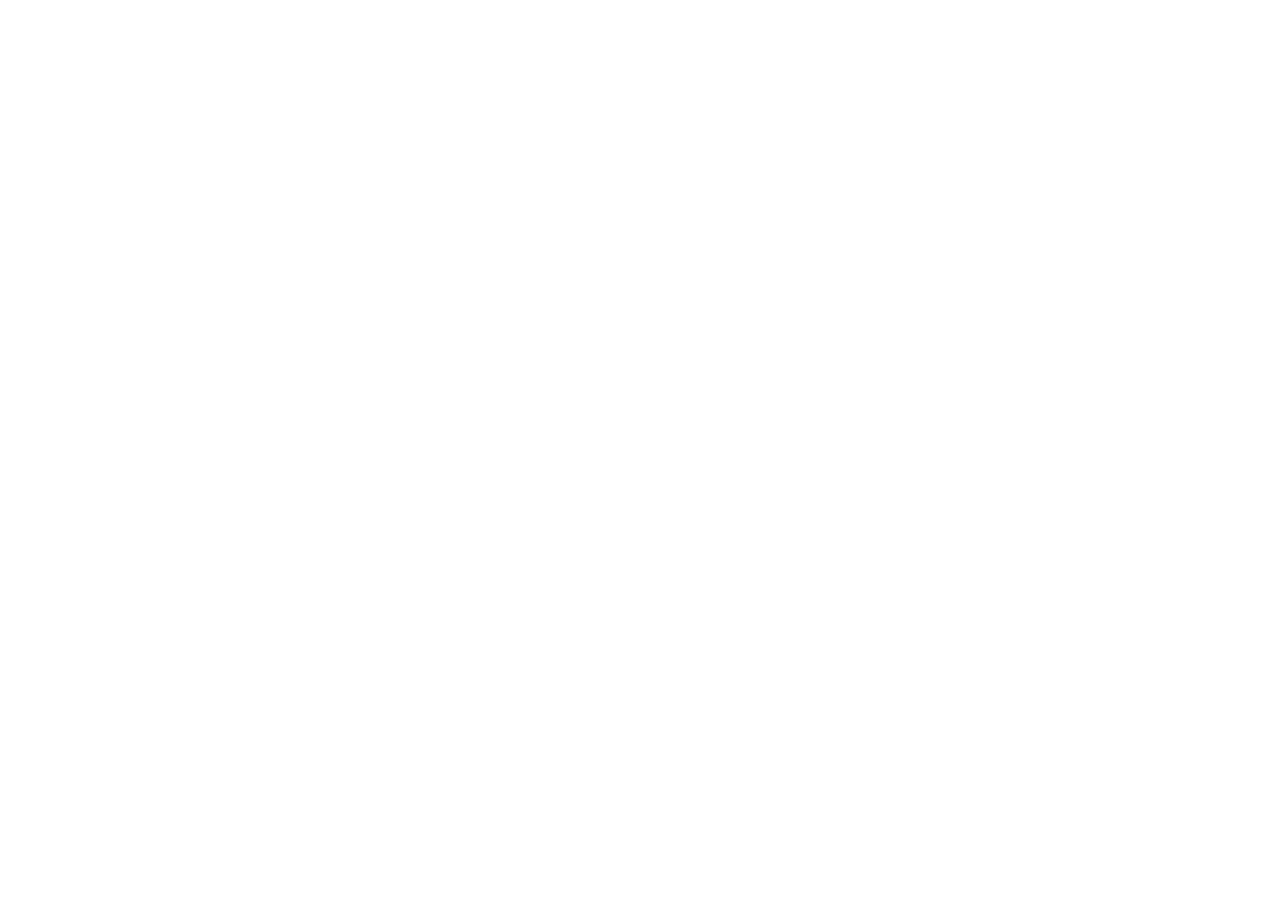
==== index.html @ 06bdee60 "feat: new project" ====
<!DOCTYPE html>
<html lang="ru">

<head>
    <meta charset="UTF-8">
    <meta http-equiv="X-UA-Compatible" content="IE=edge">
    <meta name="description" content="Landing Page">
    <meta name="viewport" content="width=device-width, initial-scale=1.0, minimum-scale=1.0, maximum-scale=1.0, user-scalable=no">

    <title>Landing Page</title>

    <link rel="icon" href="./img/favicon.svg">
    <link rel="stylesheet" href="./fonts/stylesheet.css">
    <link rel="stylesheet" href="./style/reset.css">
    <link rel="stylesheet" href="./style/style.css">
</head>

<body class="main__body">

    

</body>

<script src="./script/script.js"></script>

</html>
---- fonts/stylesheet.css ----
/* This stylesheet generated by Transfonter (https://transfonter.org) on July 4, 2017 2:35 AM */

@font-face {
	font-family: 'DIN Pro';
	src: url('DINPro-Medium.eot');
	src: local('DIN Pro Medium'), local('DINPro-Medium'),
		url('DINPro-Medium.eot?#iefix') format('embedded-opentype'),
		url('DINPro-Medium.woff') format('woff'),
		url('DINPro-Medium.ttf') format('truetype');
	font-weight: 500;
	font-style: normal;
}

@font-face {
	font-family: 'DIN Pro';
	src: url('DINPro-BlackItalic.eot');
	src: local('DIN Pro Black Italic'), local('DINPro-BlackItalic'),
		url('DINPro-BlackItalic.eot?#iefix') format('embedded-opentype'),
		url('DINPro-BlackItalic.woff') format('woff'),
		url('DINPro-BlackItalic.ttf') format('truetype');
	font-weight: 900;
	font-style: italic;
}

@font-face {
	font-family: 'DIN Pro Cond';
	src: url('DINPro-CondensedBlackItalic.eot');
	src: local('DIN Pro Condensed Black Italic'), local('DINPro-CondensedBlackItalic'),
		url('DINPro-CondensedBlackItalic.eot?#iefix') format('embedded-opentype'),
		url('DINPro-CondensedBlackItalic.woff') format('woff'),
		url('DINPro-CondensedBlackItalic.ttf') format('truetype');
	font-weight: 900;
	font-style: italic;
}

@font-face {
	font-family: 'DIN Pro Cond';
	src: url('DINPro-CondensedMedium.eot');
	src: local('DIN Pro Condensed Medium'), local('DINPro-CondensedMedium'),
		url('DINPro-CondensedMedium.eot?#iefix') format('embedded-opentype'),
		url('DINPro-CondensedMedium.woff') format('woff'),
		url('DINPro-CondensedMedium.ttf') format('truetype');
	font-weight: 500;
	font-style: normal;
}

@font-face {
	font-family: 'DIN Pro';
	src: url('DINPro-MediumItalic.eot');
	src: local('DIN Pro Medium Italic'), local('DINPro-MediumItalic'),
		url('DINPro-MediumItalic.eot?#iefix') format('embedded-opentype'),
		url('DINPro-MediumItalic.woff') format('woff'),
		url('DINPro-MediumItalic.ttf') format('truetype');
	font-weight: 500;
	font-style: italic;
}

@font-face {
	font-family: 'DIN Pro';
	src: url('DINPro-Bold.eot');
	src: local('DIN Pro Bold'), local('DINPro-Bold'),
		url('DINPro-Bold.eot?#iefix') format('embedded-opentype'),
		url('DINPro-Bold.woff') format('woff'),
		url('DINPro-Bold.ttf') format('truetype');
	font-weight: bold;
	font-style: normal;
}

@font-face {
	font-family: 'DIN Pro';
	src: url('DINPro-Light.eot');
	src: local('DIN Pro Light'), local('DINPro-Light'),
		url('DINPro-Light.eot?#iefix') format('embedded-opentype'),
		url('DINPro-Light.woff') format('woff'),
		url('DINPro-Light.ttf') format('truetype');
	font-weight: 300;
	font-style: normal;
}

@font-face {
	font-family: 'DIN Pro Cond';
	src: url('DINPro-CondensedMediumItalic.eot');
	src: local('DIN Pro Condensed Medium Italic'), local('DINPro-CondensedMediumItalic'),
		url('DINPro-CondensedMediumItalic.eot?#iefix') format('embedded-opentype'),
		url('DINPro-CondensedMediumItalic.woff') format('woff'),
		url('DINPro-CondensedMediumItalic.ttf') format('truetype');
	font-weight: 500;
	font-style: italic;
}

@font-face {
	font-family: 'DIN Pro';
	src: url('DINPro-Italic.eot');
	src: local('DIN Pro Italic'), local('DINPro-Italic'),
		url('DINPro-Italic.eot?#iefix') format('embedded-opentype'),
		url('DINPro-Italic.woff') format('woff'),
		url('DINPro-Italic.ttf') format('truetype');
	font-weight: normal;
	font-style: italic;
}

@font-face {
	font-family: 'DIN Pro';
	src: url('DINPro.eot');
	src: local('DIN Pro'), local('DINPro'),
		url('DINPro.eot?#iefix') format('embedded-opentype'),
		url('DINPro.woff') format('woff'),
		url('DINPro.ttf') format('truetype');
	font-weight: normal;
	font-style: normal;
}

@font-face {
	font-family: 'DIN Pro Cond';
	src: url('DINPro-CondensedBlack.eot');
	src: local('DIN Pro Condensed Black'), local('DINPro-CondensedBlack'),
		url('DINPro-CondensedBlack.eot?#iefix') format('embedded-opentype'),
		url('DINPro-CondensedBlack.woff') format('woff'),
		url('DINPro-CondensedBlack.ttf') format('truetype');
	font-weight: 900;
	font-style: normal;
}

@font-face {
	font-family: 'DIN Pro Cond';
	src: url('DINPro-CondensedBold.eot');
	src: local('DIN Pro Condensed Bold'), local('DINPro-CondensedBold'),
		url('DINPro-CondensedBold.eot?#iefix') format('embedded-opentype'),
		url('DINPro-CondensedBold.woff') format('woff'),
		url('DINPro-CondensedBold.ttf') format('truetype');
	font-weight: bold;
	font-style: normal;
}

@font-face {
	font-family: 'DIN Pro';
	src: url('DINPro-Black.eot');
	src: local('DIN Pro Black'), local('DINPro-Black'),
		url('DINPro-Black.eot?#iefix') format('embedded-opentype'),
		url('DINPro-Black.woff') format('woff'),
		url('DINPro-Black.ttf') format('truetype');
	font-weight: 900;
	font-style: normal;
}

@font-face {
	font-family: 'DIN Pro';
	src: url('DINPro-LightItalic.eot');
	src: local('DIN Pro Light Italic'), local('DINPro-LightItalic'),
		url('DINPro-LightItalic.eot?#iefix') format('embedded-opentype'),
		url('DINPro-LightItalic.woff') format('woff'),
		url('DINPro-LightItalic.ttf') format('truetype');
	font-weight: 300;
	font-style: italic;
}

@font-face {
	font-family: 'DIN Pro Cond';
	src: url('DINPro-CondensedBoldItalic.eot');
	src: local('DIN Pro Condensed Bold Italic'), local('DINPro-CondensedBoldItalic'),
		url('DINPro-CondensedBoldItalic.eot?#iefix') format('embedded-opentype'),
		url('DINPro-CondensedBoldItalic.woff') format('woff'),
		url('DINPro-CondensedBoldItalic.ttf') format('truetype');
	font-weight: bold;
	font-style: italic;
}

@font-face {
	font-family: 'DIN Pro Cond';
	src: url('DINPro-CondensedRegular.eot');
	src: local('DIN Pro Condensed Regular'), local('DINPro-CondensedRegular'),
		url('DINPro-CondensedRegular.eot?#iefix') format('embedded-opentype'),
		url('DINPro-CondensedRegular.woff') format('woff'),
		url('DINPro-CondensedRegular.ttf') format('truetype');
	font-weight: normal;
	font-style: normal;
}

@font-face {
	font-family: 'DIN Pro Cond';
	src: url('DINPro-CondensedItalic.eot');
	src: local('DIN Pro Condensed Italic'), local('DINPro-CondensedItalic'),
		url('DINPro-CondensedItalic.eot?#iefix') format('embedded-opentype'),
		url('DINPro-CondensedItalic.woff') format('woff'),
		url('DINPro-CondensedItalic.ttf') format('truetype');
	font-weight: normal;
	font-style: italic;
}

@font-face {
	font-family: 'DIN Pro Cond';
	src: url('DINPro-CondensedLightItalic.eot');
	src: local('DIN Pro Condensed Light Italic'), local('DINPro-CondensedLightItalic'),
		url('DINPro-CondensedLightItalic.eot?#iefix') format('embedded-opentype'),
		url('DINPro-CondensedLightItalic.woff') format('woff'),
		url('DINPro-CondensedLightItalic.ttf') format('truetype');
	font-weight: 300;
	font-style: italic;
}

@font-face {
	font-family: 'DIN Pro Cond';
	src: url('DINPro-CondensedLight.eot');
	src: local('DIN Pro Condensed Light'), local('DINPro-CondensedLight'),
		url('DINPro-CondensedLight.eot?#iefix') format('embedded-opentype'),
		url('DINPro-CondensedLight.woff') format('woff'),
		url('DINPro-CondensedLight.ttf') format('truetype');
	font-weight: 300;
	font-style: normal;
}

@font-face {
	font-family: 'DIN Pro';
	src: url('DINPro-BoldItalic.eot');
	src: local('DIN Pro Bold Italic'), local('DINPro-BoldItalic'),
		url('DINPro-BoldItalic.eot?#iefix') format('embedded-opentype'),
		url('DINPro-BoldItalic.woff') format('woff'),
		url('DINPro-BoldItalic.ttf') format('truetype');
	font-weight: bold;
	font-style: italic;
}
---- style/style.css ----
.container {
  max-width: 1400px;
  width: 100%;
  padding: 0 15px;
  margin: 0 auto;
}/*# sourceMappingURL=style.css.map */
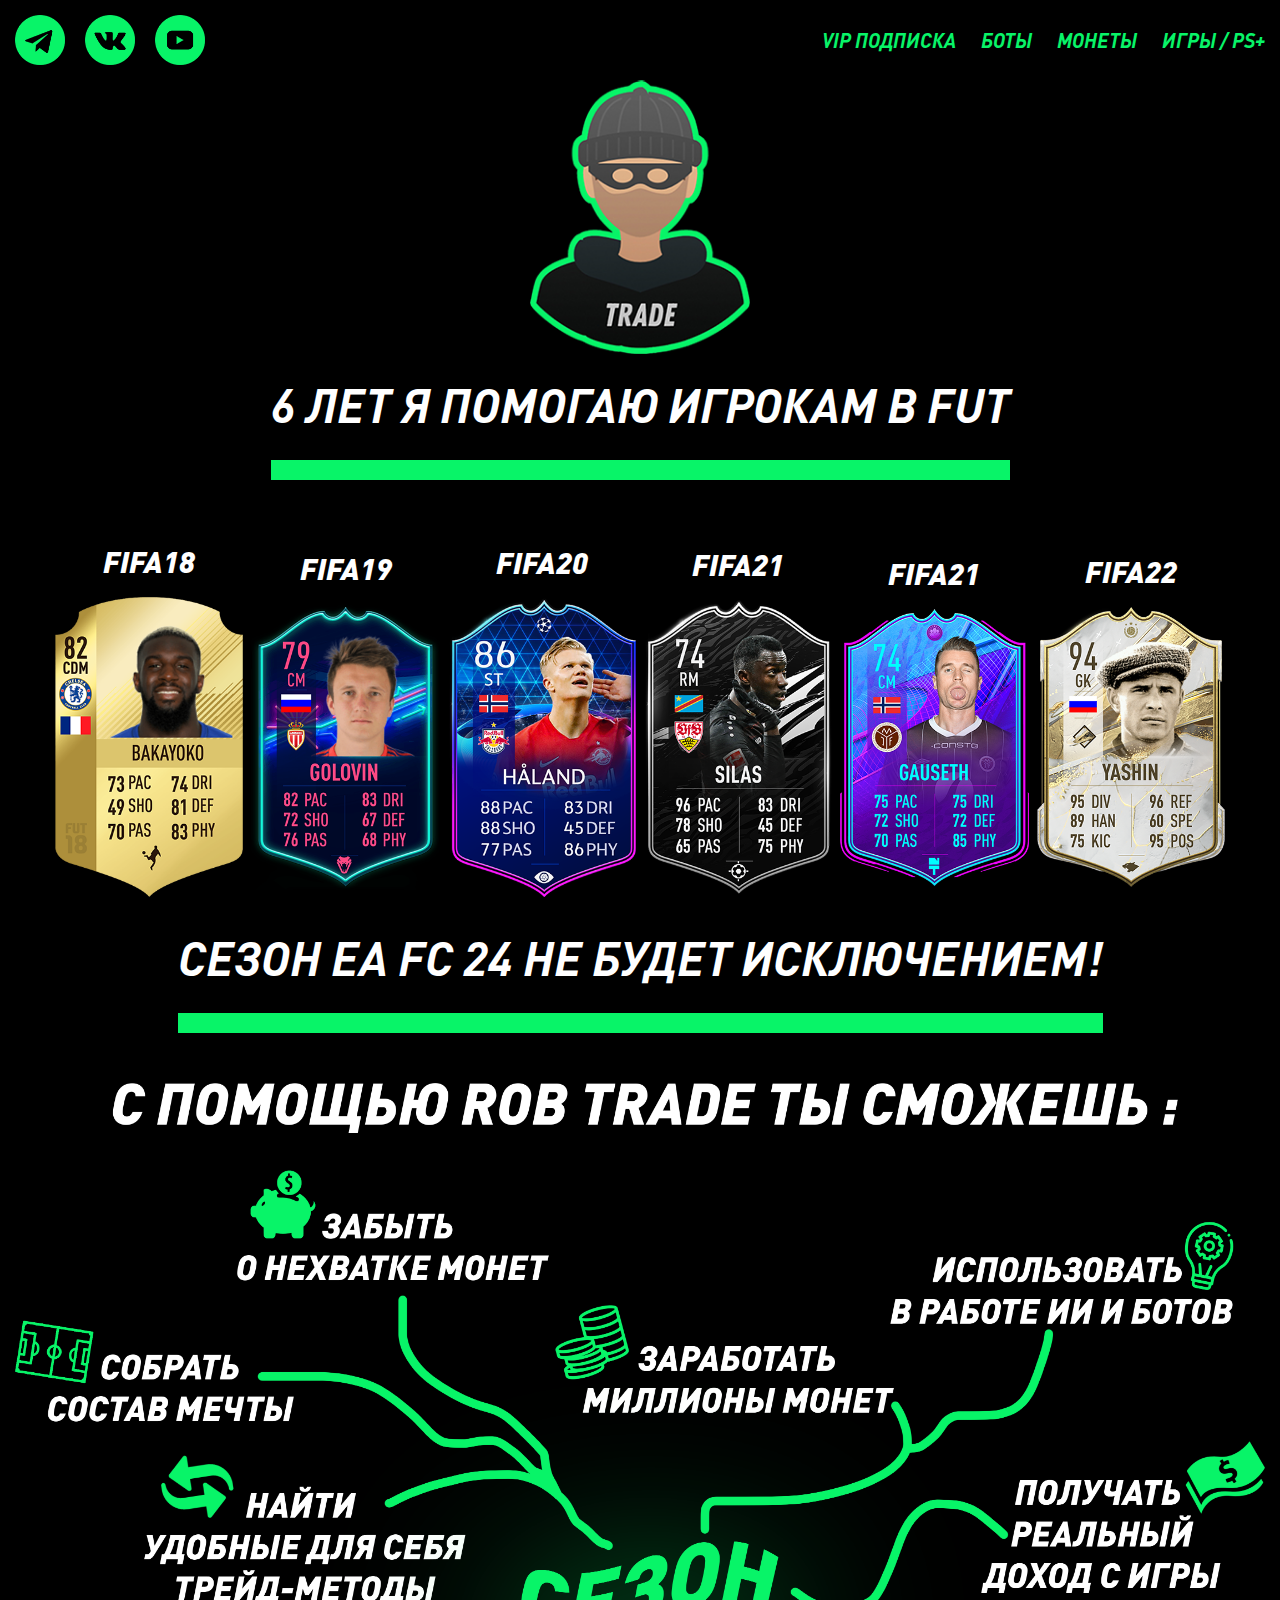
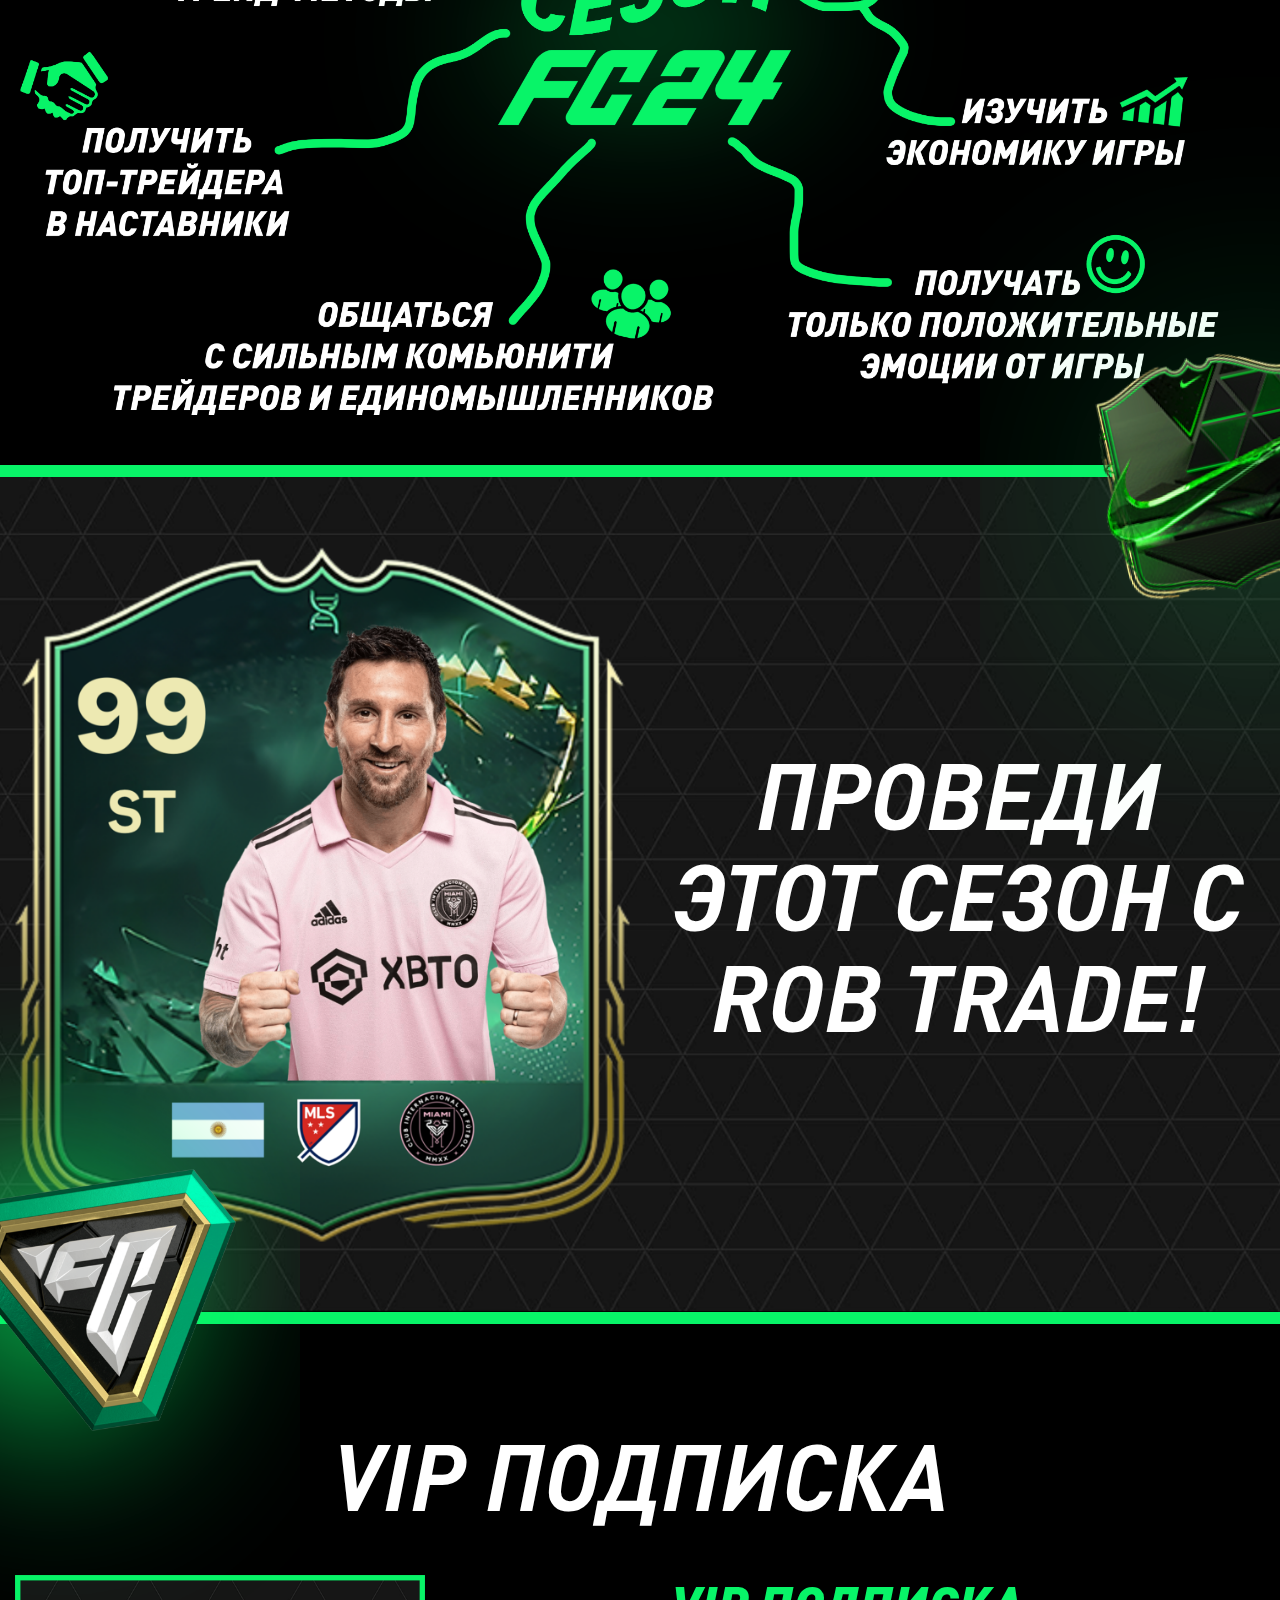
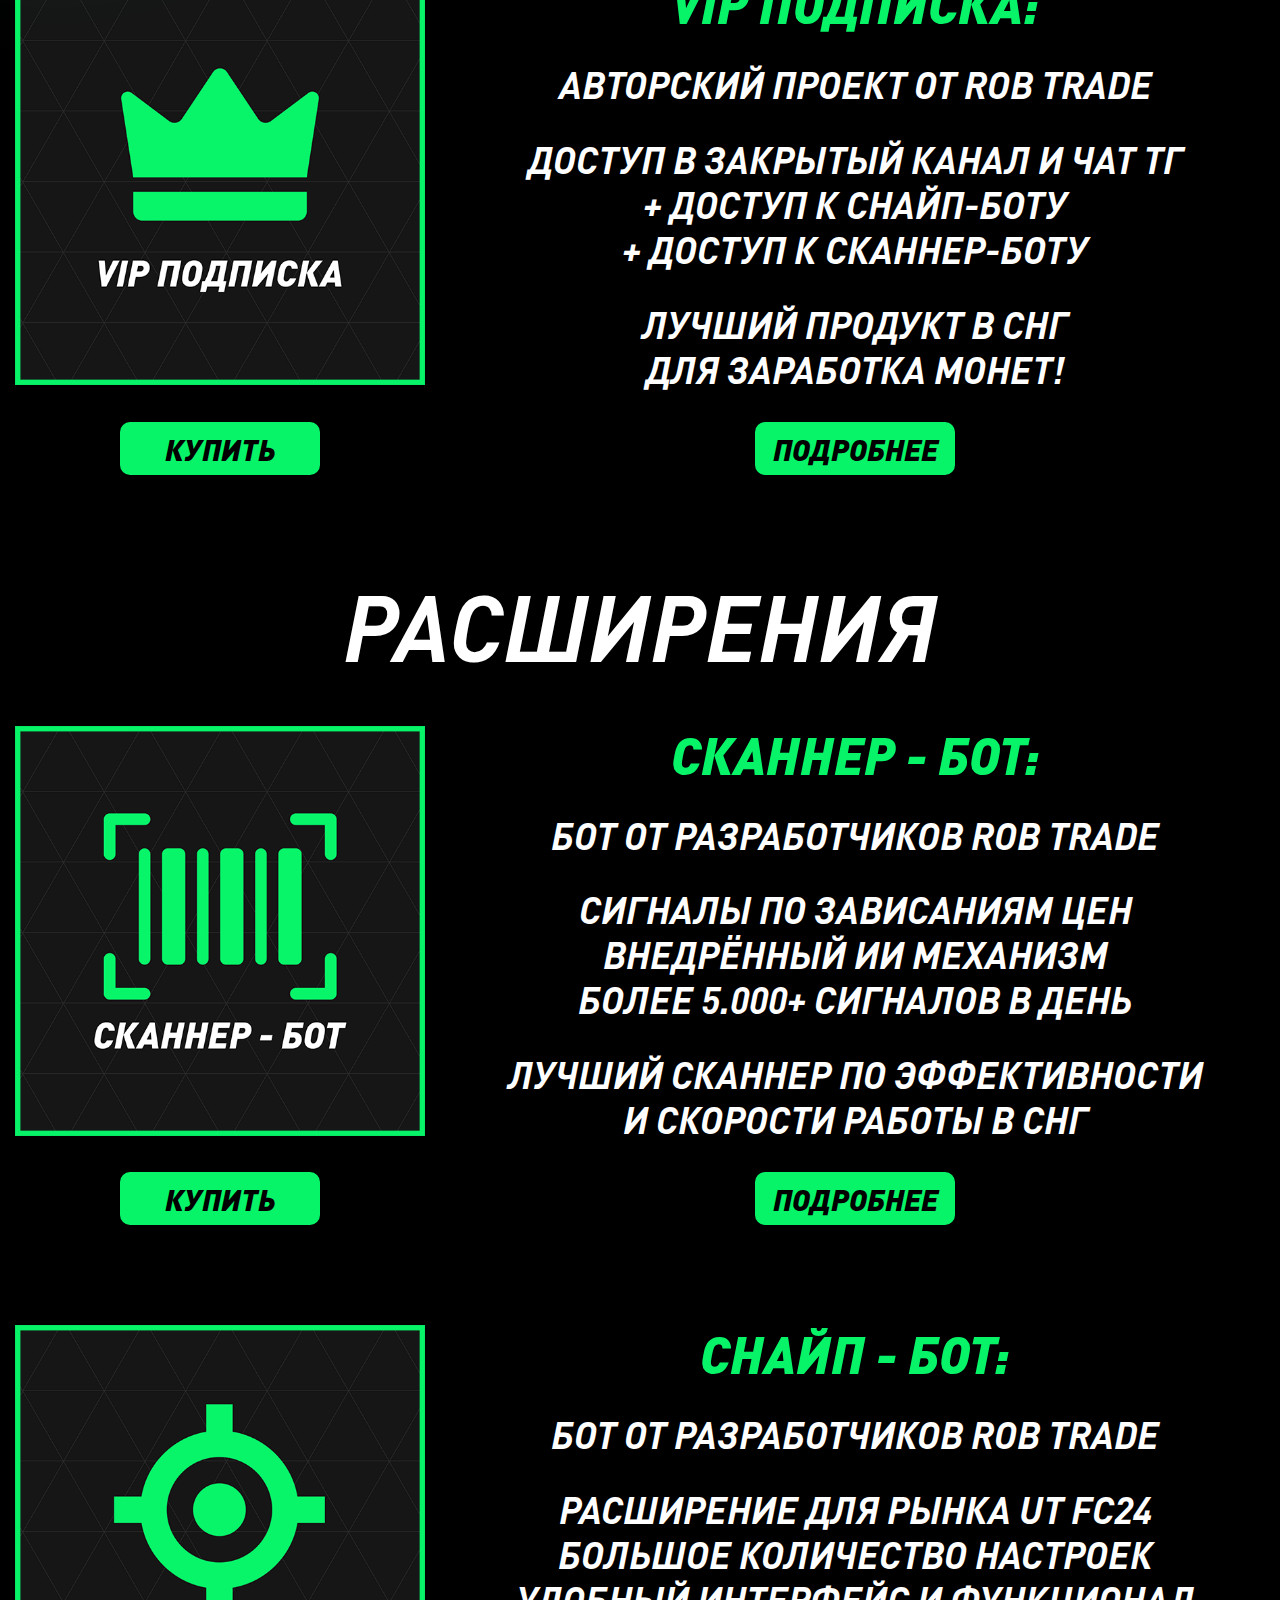
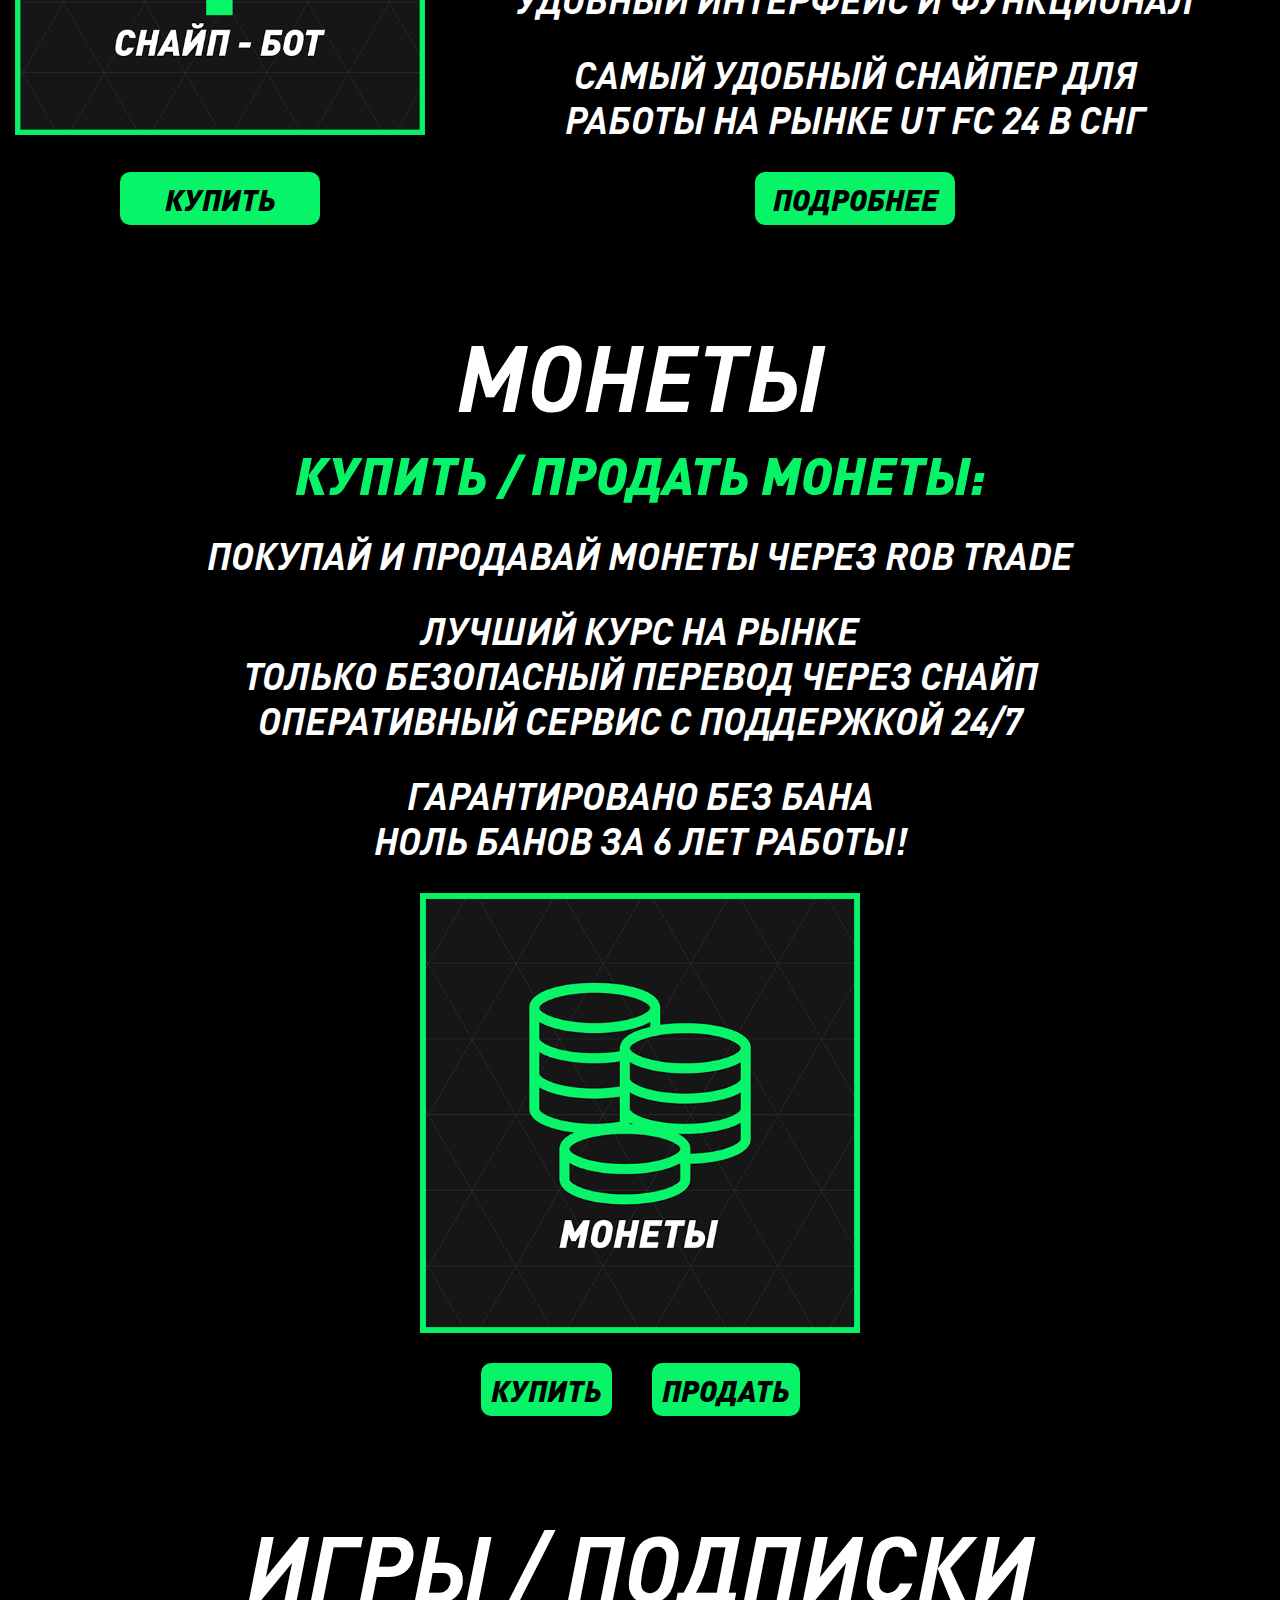
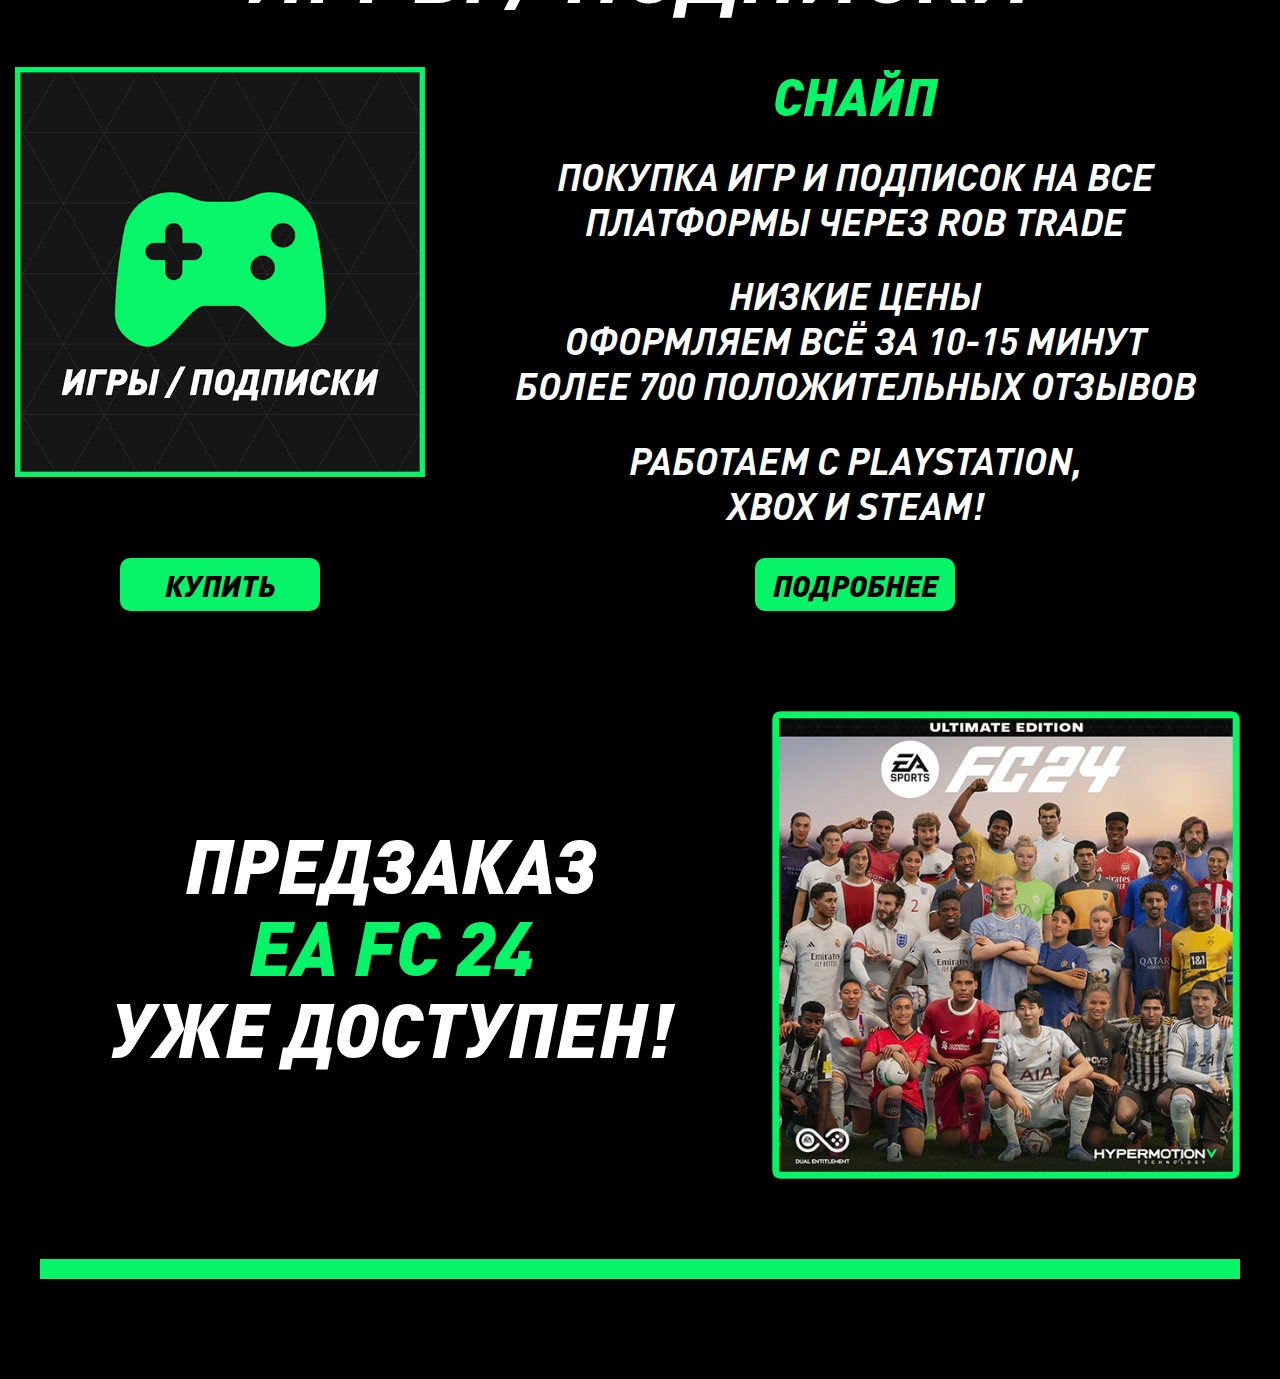
==== commit 76e6fa1d: "feat: finish project" ====
--- a/index.html
+++ b/index.html
@@ -17,7 +17,257 @@
 
 <body class="main__body">
 
-    
+<!-- Navbar -->
+<nav>
+    <div class="container">
+        <div class="navbar">
+            <!-- <div class="logo">
+                <a href="#"></a>
+            </div> -->
+            <div class="navbar__soc">
+                <a href="#">
+                    <img src="./img/telegram.png" alt="icon">
+                </a>
+                <a href="#">
+                    <img src="./img/vk.png" alt="icon">
+                </a>
+                <a href="#">
+                    <img src="./img/youtube.png" alt="icon">
+                </a>
+            </div>
+
+            <ul class="menu">
+                <li class="menu__item"><a href="#" class="menu__item-link" data-scroll>VIP ПОДПИСКА </a></li>
+                <li class="menu__item"><a href="#" class="menu__item-link" data-scroll>БОТЫ</a></li>
+                <li class="menu__item"><a href="#" class="menu__item-link" data-scroll>МОНЕТЫ</a></li>
+                <li class="menu__item"><a href="#" class="menu__item-link" data-scroll>ИГРЫ / PS+</a></li>
+            </ul>
+            <div class="burger">
+                <span></span>
+            </div>
+        </div>
+    </div>
+</nav>
+
+<section class="hero">
+    <div class="container">
+        <div class="hero__wrapper">
+            <img class="hero__img" src="./img/rob.png" alt="hero-img">
+
+            <h1 class="hero__title section-title">6 ЛЕТ Я ПОМОГАЮ ИГРОКАМ В FUT</h1>
+
+            <div class="hero__inner">
+                <div class="hero__item">
+                    <p class="hero__item-name">FIFA18</p>
+                    <img class="hero__item-img" src="./img/hero-1.png" alt="hero">
+                </div>
+
+                <div class="hero__item">
+                    <p class="hero__item-name">FIFA19</p>
+                    <img class="hero__item-img" src="./img/hero-2.png" alt="hero">
+                </div>
+
+                <div class="hero__item">
+                    <p class="hero__item-name">FIFA20</p>
+                    <img class="hero__item-img" src="./img/hero-3.png" alt="hero">
+                </div>
+
+                <div class="hero__item">
+                    <p class="hero__item-name">FIFA21</p>
+                    <img class="hero__item-img" src="./img/hero-4.png" alt="hero">
+                </div>
+
+                <div class="hero__item">
+                    <p class="hero__item-name">FIFA21</p>
+                    <img class="hero__item-img" src="./img/hero-5.png" alt="hero">
+                </div>
+
+                <div class="hero__item">
+                    <p class="hero__item-name">FIFA22</p>
+                    <img class="hero__item-img" src="./img/hero-6.png" alt="hero">
+                </div>
+            </div>
+
+            <p class="section-title">СЕЗОН EA FC 24 НЕ БУДЕТ ИСКЛЮЧЕНИЕМ!</p>
+
+        </div>
+    </div>
+</section>
+
+<section class="banner">
+    <div class="container">
+        <div class="banner__wrapper">
+            <img class="banner__img" src="./img/banner-2.png" alt="img">
+        </div>
+    </div>
+</section>
+
+<section class="poster">
+    <div class="container">
+        <div class="poster__wrapper">
+            <div class="poster__img">
+                <img src="./img/messi.png" alt="img">
+            </div>
+
+            <p class="poster__title">ПРОВЕДИ ЭТОТ СЕЗОН С ROB TRADE!</p>
+        </div>
+    </div>
+</section>
+
+
+<section class="box">
+    <div class="container">
+        <p class="section-title-big">VIP ПОДПИСКА</p>
+
+        <div class="box__wrapper">
+            <div class="box__item">
+                <div class="box__item-img">
+                    <img src="./img/box-1.png" alt="img">
+                </div>
+
+                <a class="box__item-btn btn" href="#">КУПИТЬ</a>
+            </div>
+
+            <div class="box__item">
+                <div class="box__item-inner">
+                    <p class="box__item-title">VIP ПОДПИСКА:</p>
+
+                    <p class="box__item-text">АВТОРСКИЙ ПРОЕКТ ОТ ROB TRADE </p>
+                    <p class="box__item-text">ДОСТУП В ЗАКРЫТЫЙ КАНАЛ И ЧАТ ТГ <br> + ДОСТУП К СНАЙП-БОТУ <br> + ДОСТУП К СКАННЕР-БОТУ</p>
+                    <p class="box__item-text">ЛУЧШИЙ ПРОДУКТ В СНГ <br> ДЛЯ ЗАРАБОТКА МОНЕТ!</p>
+                </div>
+
+                <a class="box__item-btn btn" href="#">ПОДРОБНЕЕ</a>
+            </div>
+        </div>
+    </div>
+</section>
+
+<section class="box">
+    <div class="container">
+        <p class="section-title-big">расширения </p>
+
+        <div class="box__wrapper">
+            <div class="box__item">
+                <div class="box__item-img">
+                    <img src="./img/box-2.png" alt="img">
+                </div>
+
+                <a class="box__item-btn btn" href="#">КУПИТЬ</a>
+            </div>
+
+            <div class="box__item">
+                <div class="box__item-inner">
+                    <p class="box__item-title">СКАННЕР - БОТ:</p>
+
+                    <p class="box__item-text">БОТ ОТ РАЗРАБОТЧИКОВ ROB TRADE</p>
+                    <p class="box__item-text">СИГНАЛЫ ПО ЗАВИСАНИЯМ ЦЕН <br>ВНЕДРЁННЫЙ ИИ МЕХАНИЗМ <br>БОЛЕЕ 5.000+ СИГНАЛОВ В ДЕНЬ</p>
+                    <p class="box__item-text">ЛУЧШИЙ СКАННЕР ПО ЭФФЕКТИВНОСТИ <br> И СКОРОСТИ РАБОТЫ В СНГ</p>
+                </div>
+
+                <a class="box__item-btn btn" href="#">ПОДРОБНЕЕ</a>
+            </div>
+        </div>
+    </div>
+</section>
+
+<section class="box">
+    <div class="container">
+        <!-- <p class="section-title-big">VIP ПОДПИСКА</p> -->
+
+        <div class="box__wrapper">
+            <div class="box__item">
+                <div class="box__item-img">
+                    <img src="./img/box-3.png" alt="img">
+                </div>
+
+                <a class="box__item-btn btn" href="#">КУПИТЬ</a>
+            </div>
+
+            <div class="box__item">
+                <div class="box__item-inner">
+                    <p class="box__item-title">СНАЙП - БОТ:</p>
+
+                    <p class="box__item-text">БОТ ОТ РАЗРАБОТЧИКОВ ROB TRADE</p>
+                    <p class="box__item-text">РАСШИРЕНИЕ ДЛЯ РЫНКА UT FC24 <br>БОЛЬШОЕ КОЛИЧЕСТВО НАСТРОЕК <br>УДОБНЫЙ ИНТЕРФЕЙС И ФУНКЦИОНАЛ</p>
+                    <p class="box__item-text">САМЫЙ УДОБНЫЙ СНАЙПЕР ДЛЯ <br>РАБОТЫ НА РЫНКЕ UT FC 24 В СНГ</p>
+                </div>
+
+                <a class="box__item-btn btn" href="#">ПОДРОБНЕЕ</a>
+            </div>
+        </div>
+    </div>
+</section>
+
+
+<section class="box">
+    <div class="container">
+        <p class="section-title-big">МОНЕТЫ</p>
+
+        <div class="box__item">
+            <div class="box__item-inner">
+                <p class="box__item-title">КУПИТЬ / ПРОДАТЬ МОНЕТЫ:</p>
+
+                <p class="box__item-text">ПОКУПАЙ И ПРОДАВАЙ МОНЕТЫ ЧЕРЕЗ ROB TRADE</p>
+                <p class="box__item-text">ЛУЧШИЙ КУРС НА РЫНКЕ <br>ТОЛЬКО БЕЗОПАСНЫЙ ПЕРЕВОД ЧЕРЕЗ СНАЙП <br>ОПЕРАТИВНЫЙ СЕРВИС С ПОДДЕРЖКОЙ 24/7</p>
+                <p class="box__item-text">ГАРАНТИРОВАНО БЕЗ БАНА <br>НОЛЬ БАНОВ ЗА 6 ЛЕТ РАБОТЫ!</p>
+            </div>
+
+            <div class="box__item-img">
+                <img src="./img/box-4.png" alt="img">
+            </div>
+
+            <div class="box__item-btns">
+                <a class="box__item-btn btn" href="#">КУПИТЬ</a>
+                <a class="box__item-btn btn" href="#">ПРОДАТЬ</a>
+            </div>
+        </div>
+    </div>
+</section>
+
+
+<section class="box">
+    <div class="container">
+        <p class="section-title-big">ИГРЫ / ПОДПИСКИ</p>
+
+        <div class="box__wrapper">
+            <div class="box__item">
+                <div class="box__item-img">
+                    <img src="./img/box-5.png" alt="img">
+                </div>
+
+                <a class="box__item-btn btn" href="#">КУПИТЬ</a>
+            </div>
+
+            <div class="box__item">
+                <div class="box__item-inner">
+                    <p class="box__item-title">СНАЙП</p>
+
+                    <p class="box__item-text">ПОКУПКА ИГР И ПОДПИСОК НА ВСЕ <br>ПЛАТФОРМЫ ЧЕРЕЗ ROB TRADE</p>
+                    <p class="box__item-text">НИЗКИЕ ЦЕНЫ <br>ОФОРМЛЯЕМ ВСЁ ЗА 10-15 МИНУТ <br>БОЛЕЕ 700 ПОЛОЖИТЕЛЬНЫХ ОТЗЫВОВ</p>
+                    <p class="box__item-text">РАБОТАЕМ С PLAYSTATION, <br>XBOX И STEAM!</p>
+                </div>
+
+                <a class="box__item-btn btn" href="#">ПОДРОБНЕЕ</a>
+            </div>
+        </div>
+    </div>
+</section>
+
+
+<footer class="footer">
+    <div class="container">
+        <div class="footer__wrapper">
+            <div class="footer__item">
+                <p class="footer__title">ПРЕДЗАКАЗ <br> <span>ЕА FC 24</span> <br> УЖЕ ДОСТУПЕН!</p>
+            </div>
+
+            <div class="footer__img">
+                <img src="./img/footer-img.png" alt="img">
+            </div>
+        </div>
+    </div>
+</footer>
 
 </body>
 
--- a/style/style.css
+++ b/style/style.css
@@ -1,6 +1,423 @@
+body {
+  font-family: "DIN Pro", sans-serif;
+  font-size: 18px;
+  font-weight: 700;
+  line-height: 1.1;
+  font-style: italic;
+  color: #fff;
+  background: #000;
+}
+
 .container {
   max-width: 1400px;
   width: 100%;
   padding: 0 15px;
   margin: 0 auto;
+}
+
+.section-title {
+  font-weight: 700;
+  font-size: clamp(1.875rem, 1.418rem + 1.95vw, 3.125rem);
+  font-style: italic;
+  position: relative;
+  padding-bottom: 50px;
+  margin-bottom: 30px;
+}
+.section-title::after {
+  content: "";
+  position: absolute;
+  bottom: 0;
+  left: 0;
+  width: 100%;
+  height: 20px;
+  background: #08f468;
+}
+@media (max-width: 480px) {
+  .section-title {
+    text-align: center;
+  }
+}
+
+.section-title-big {
+  font-size: clamp(1.875rem, 0.274rem + 6.83vw, 6.25rem);
+  text-align: center;
+  color: #fff;
+  font-weight: 700;
+  text-transform: uppercase;
+  margin-bottom: 20px;
+}
+
+.btn {
+  display: block;
+  text-align: center;
+  font-style: italic;
+  font-weight: 800;
+  padding: 10px;
+  font-size: 30px;
+  color: #000;
+  background: #08f468;
+  border-radius: 10px;
+  max-width: 200px;
+  width: 100%;
+  transition: all 0.3s;
+}
+.btn:hover {
+  opacity: 0.8;
+}
+
+nav {
+  overflow: hidden;
+}
+
+.navbar {
+  display: flex;
+  width: 100%;
+  align-items: center;
+  justify-content: space-between;
+  padding-top: 15px;
+  padding-bottom: 15px;
+}
+.navbar__soc {
+  display: flex;
+  align-items: center;
+  gap: 20px;
+}
+.navbar__soc img {
+  width: 50px;
+  height: 50px;
+}
+@media (max-width: 480px) {
+  .navbar__soc img {
+    width: 32px;
+    height: 32px;
+  }
+}
+
+.logo a {
+  color: white;
+}
+
+.menu {
+  display: flex;
+}
+.menu__item {
+  margin-left: 25px;
+}
+.menu__item-link {
+  color: #08f468;
+  font-style: italic;
+  font-size: 20px;
+  font-weight: 700;
+}
+
+.burger {
+  display: none;
+  cursor: pointer;
+}
+
+@media screen and (max-width: 768px) {
+  .menu {
+    position: fixed;
+    background: #131418;
+    left: 0;
+    top: 0;
+    height: 100vh;
+    width: 100vw;
+    display: none;
+  }
+  .menu.active {
+    display: flex;
+    left: 0;
+    top: 0;
+    height: 100vh;
+    width: 100vw;
+    flex-direction: column;
+    pointer-events: all;
+    justify-content: center;
+    align-items: center;
+    z-index: 22;
+    animation: fade 0.1s linear;
+  }
+  .burger {
+    display: block;
+    position: relative;
+    height: 20px;
+    width: 30px;
+    z-index: 102;
+    cursor: pointer;
+  }
+  .burger.active-burger:before {
+    background: #fff;
+    transform: rotate(45deg);
+    transition: cubic-bezier(0.785, 0.135, 0.15, 0.86) 0.3s all;
+    top: 8px;
+  }
+  .burger.active-burger:after {
+    background: #fff;
+    transform: rotate(-45deg);
+    bottom: 10px;
+    transition: cubic-bezier(0.785, 0.135, 0.15, 0.86) 0.3s all;
+  }
+  .burger.active-burger span {
+    transform: scale(0);
+  }
+  .burger:before, .burger:after {
+    content: "";
+    position: absolute;
+    height: 2px;
+    width: 100%;
+    background: #fff;
+    transition: cubic-bezier(0.785, 0.135, 0.15, 0.86) 0.3s all;
+  }
+  .burger:before {
+    top: 0;
+  }
+  .burger::after {
+    bottom: 0;
+  }
+  .burger span {
+    position: absolute;
+    top: 9px;
+    right: 0;
+    width: 100%;
+    background: #fff;
+    height: 2px;
+    transform: scale(1);
+    transition: cubic-bezier(0.785, 0.135, 0.15, 0.86) 0.3s all;
+  }
+  .menu__item {
+    margin-top: 15px;
+  }
+  .menu__item-link {
+    color: white;
+  }
+}
+.hero__wrapper {
+  display: flex;
+  flex-direction: column;
+  gap: 24px;
+  align-items: center;
+}
+.hero__img {
+  max-width: 220px;
+  width: 100%;
+  margin: 0 auto;
+}
+.hero__title {
+  font-weight: 700;
+  font-size: clamp(1.875rem, 1.418rem + 1.95vw, 3.125rem);
+  font-style: italic;
+  position: relative;
+  padding-bottom: 50px;
+  margin-bottom: 30px;
+}
+.hero__inner {
+  display: flex;
+  align-items: center;
+  justify-content: center;
+  gap: 8px;
+  padding: 10px;
+  position: relative;
+  margin: 0 30px;
+}
+@media (max-width: 992px) {
+  .hero__inner {
+    flex-wrap: wrap;
+  }
+}
+.hero__inner::after {
+  position: absolute;
+  bottom: 0;
+  left: 0;
+  width: 100%;
+  height: 300px;
+  border: 20px solid #08f468;
+}
+.hero__item {
+  display: flex;
+  align-items: center;
+  flex-direction: column;
+  gap: 20px;
+  max-width: 200px;
+  width: 100%;
+}
+.hero__item-name {
+  font-style: italic;
+  font-size: 30px;
+  font-weight: 800;
+  text-align: center;
+}
+.hero__item-img {
+  max-width: 100%;
+  width: 100%;
+}
+
+.banner__wrapper {
+  margin-top: 20px;
+}
+.banner__img {
+  max-width: 100%;
+  width: 100%;
+}
+
+.poster {
+  padding: 70px 0;
+  margin: 50px 0;
+  border-top: 12px solid #08f468;
+  border-bottom: 12px solid #08f468;
+  background-image: url(../img/poster-bg.png);
+  background-size: cover;
+  background-position: center;
+  background-repeat: no-repeat;
+  position: relative;
+}
+.poster::after {
+  content: "";
+  position: absolute;
+  top: -400px;
+  right: 0;
+  width: 300px;
+  height: 100%;
+  z-index: 2;
+  background-image: url(../img/poster-right.png);
+  background-repeat: no-repeat;
+  background-size: cover;
+  background-position: center;
+}
+@media (max-width: 480px) {
+  .poster::after {
+    content: none;
+  }
+}
+.poster::before {
+  content: "";
+  position: absolute;
+  bottom: -400px;
+  left: 0;
+  width: 300px;
+  height: 100%;
+  z-index: 2;
+  background-image: url(../img/poster-left.png);
+  background-repeat: no-repeat;
+  background-size: 500px;
+  background-position: center;
+}
+@media (max-width: 480px) {
+  .poster::before {
+    content: none;
+  }
+}
+.poster__wrapper {
+  display: grid;
+  grid-template-columns: 1fr 1fr;
+  align-items: center;
+  gap: 20px;
+}
+@media (max-width: 768px) {
+  .poster__wrapper {
+    grid-template-columns: 1fr;
+  }
+}
+.poster__img img {
+  max-width: 100%;
+  width: 100%;
+}
+.poster__title {
+  font-size: clamp(1.875rem, 0.274rem + 6.83vw, 6.25rem);
+  font-weight: 700;
+  line-height: 1.1;
+  text-align: center;
+}
+
+.box {
+  margin: 100px 0;
+}
+.box__wrapper {
+  display: grid;
+  grid-template-columns: 1fr 2fr;
+  gap: 20px;
+  margin: 50px 0;
+}
+@media (max-width: 768px) {
+  .box__wrapper {
+    grid-template-columns: 1fr;
+  }
+}
+.box__item {
+  display: flex;
+  flex-direction: column;
+  align-items: center;
+  gap: 30px;
+}
+.box__item-img {
+  max-width: 440px;
+  width: 100%;
+}
+.box__item-img img {
+  max-width: 100%;
+  width: 100%;
+}
+.box__item-btns {
+  display: flex;
+  align-items: center;
+  justify-content: center;
+  gap: 40px;
+}
+.box__item-btn {
+  margin-top: auto;
+}
+.box__item-inner {
+  display: flex;
+  flex-direction: column;
+  gap: 30px;
+  margin-bottom: auto;
+}
+.box__item-title {
+  font-size: clamp(1.75rem, 1.133rem + 2.63vw, 3.438rem);
+  text-align: center;
+  font-weight: 800;
+  color: #08f468;
+}
+.box__item-text {
+  line-height: 1.2;
+  font-size: clamp(1.125rem, 0.622rem + 2.15vw, 2.5rem);
+  text-align: center;
+}
+
+.footer__wrapper {
+  display: grid;
+  grid-template-columns: 1.5fr 1fr;
+  gap: 30px;
+  align-items: center;
+  position: relative;
+  max-width: 1200px;
+  width: 100%;
+  margin: 0 auto 100px;
+  padding-bottom: 100px;
+}
+@media (max-width: 768px) {
+  .footer__wrapper {
+    grid-template-columns: 1fr;
+  }
+}
+.footer__wrapper::after {
+  content: "";
+  position: absolute;
+  bottom: 0;
+  left: 0;
+  width: 100%;
+  height: 20px;
+  background: #08f468;
+}
+.footer__title {
+  font-size: clamp(2.188rem, 1.159rem + 4.39vw, 5rem);
+  text-align: center;
+  font-weight: 800;
+}
+.footer__title span {
+  color: #08f468;
+}
+.footer__img img {
+  max-width: 100%;
+  width: 100%;
 }/*# sourceMappingURL=style.css.map */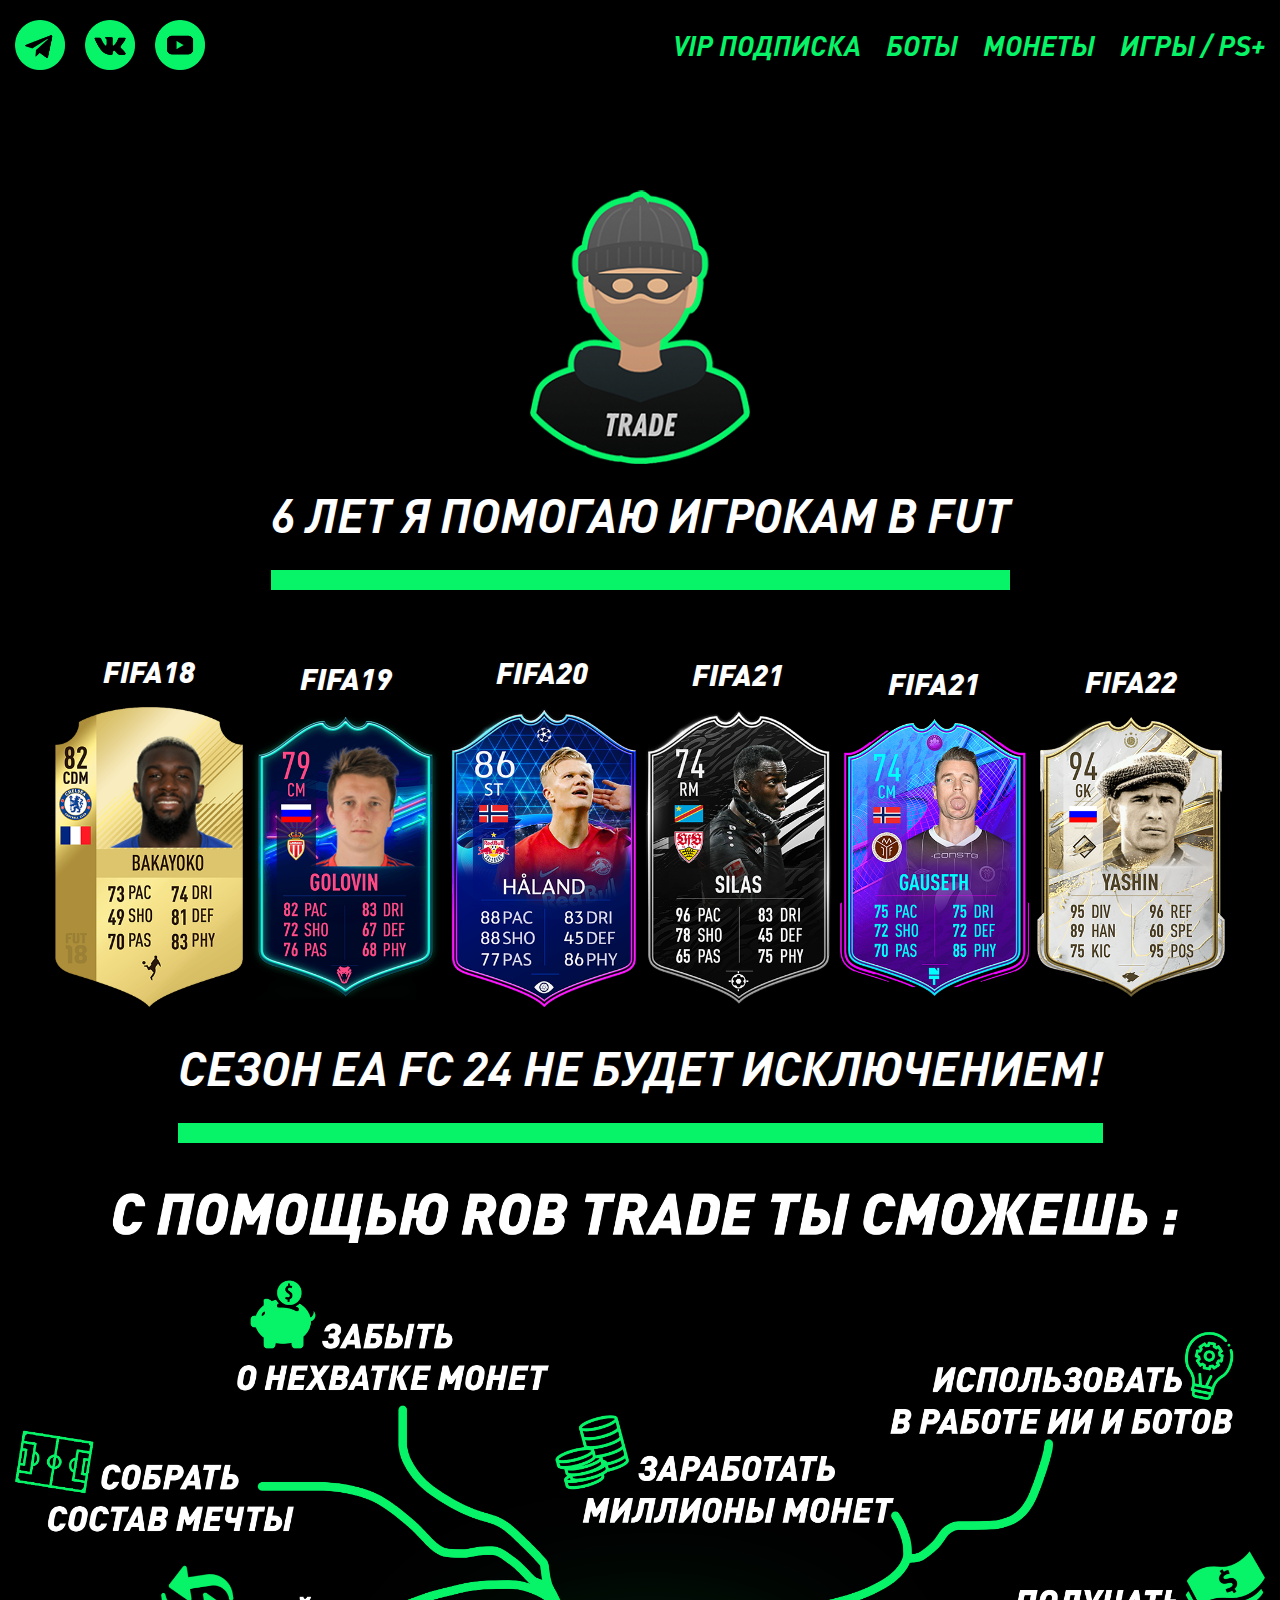
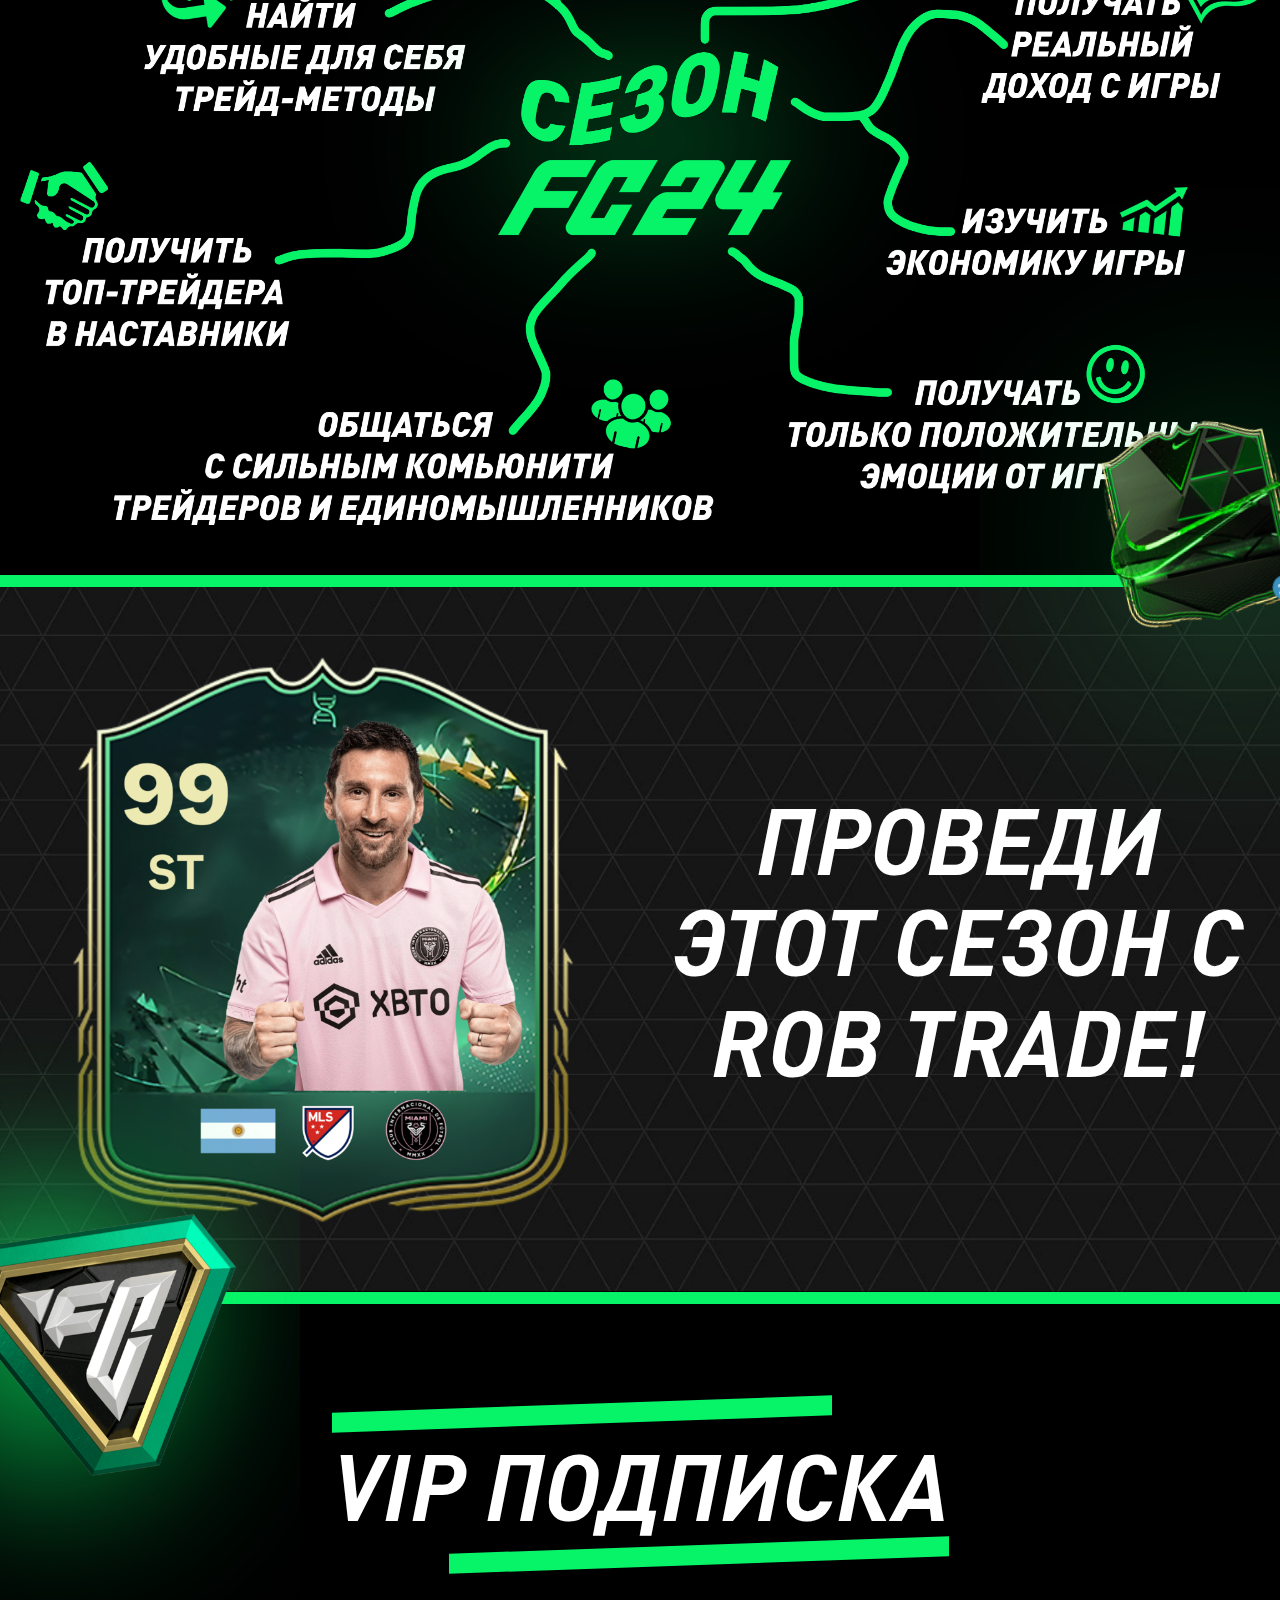
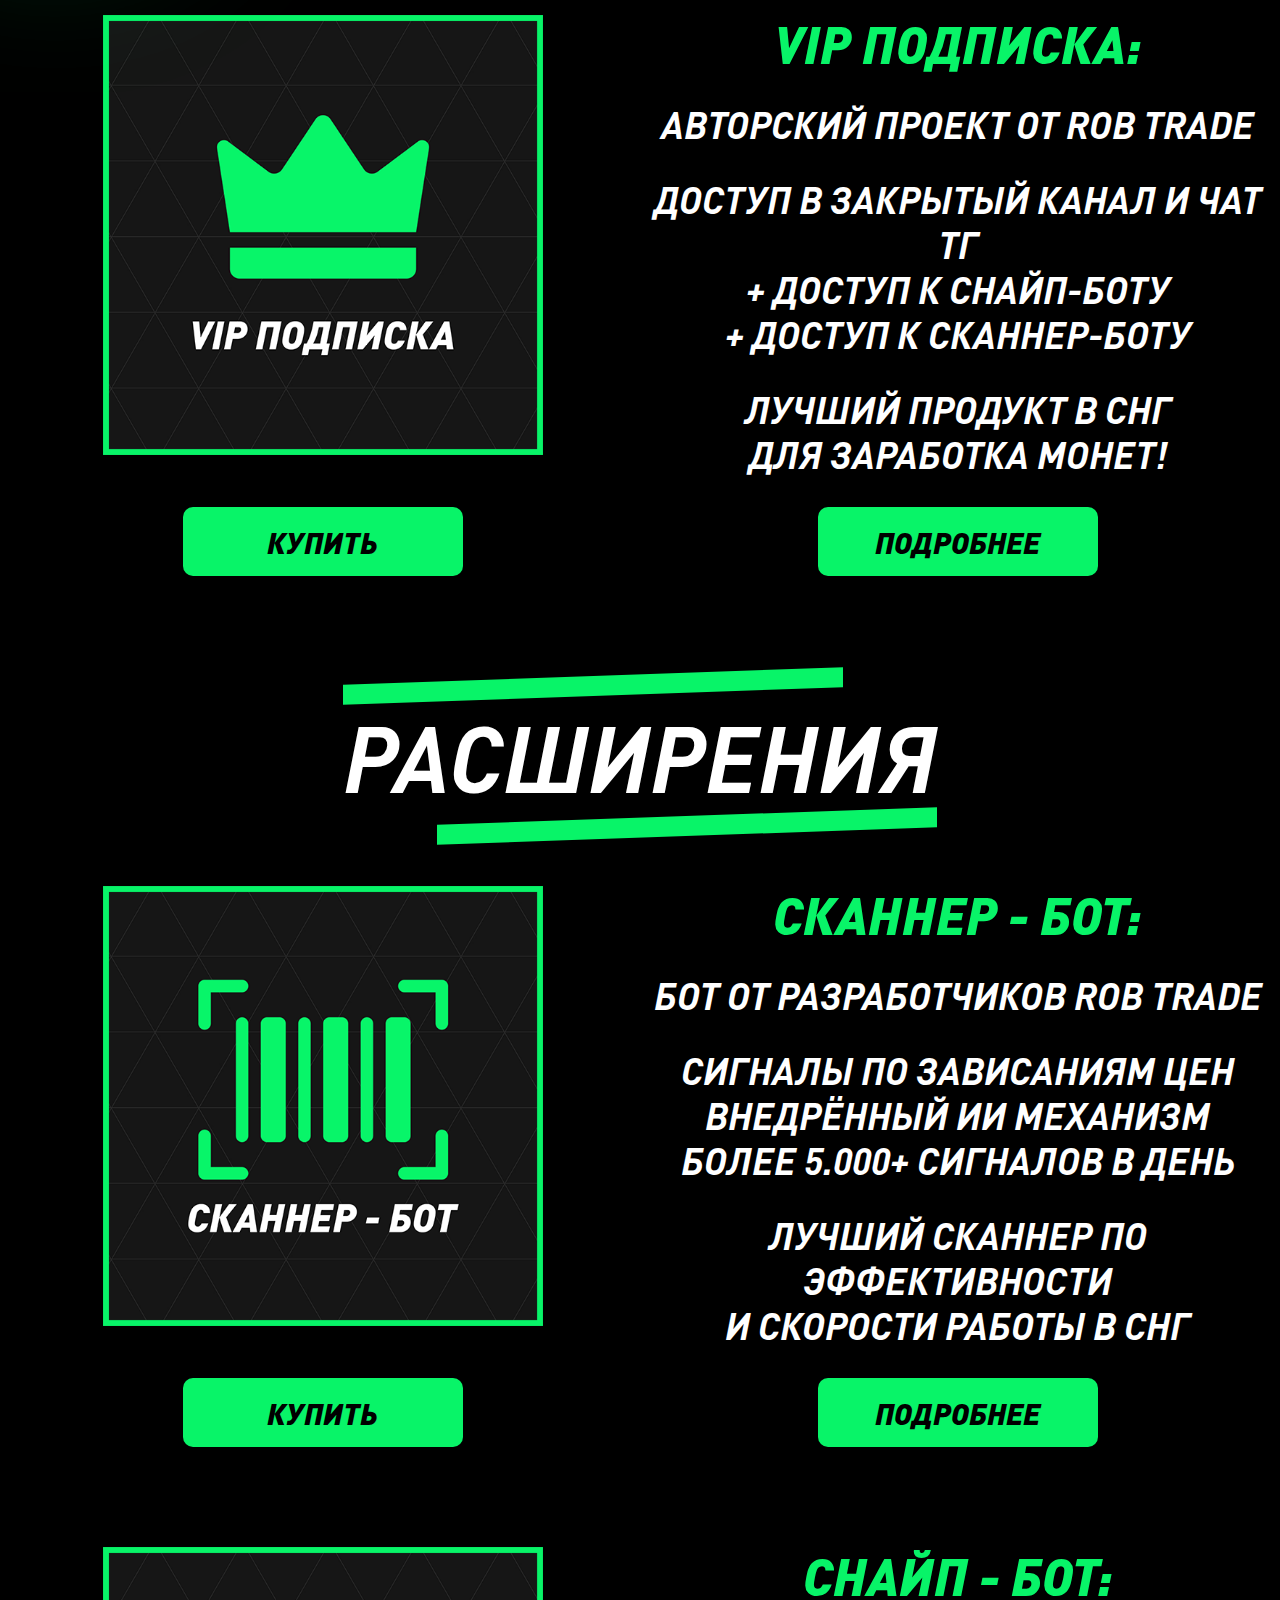
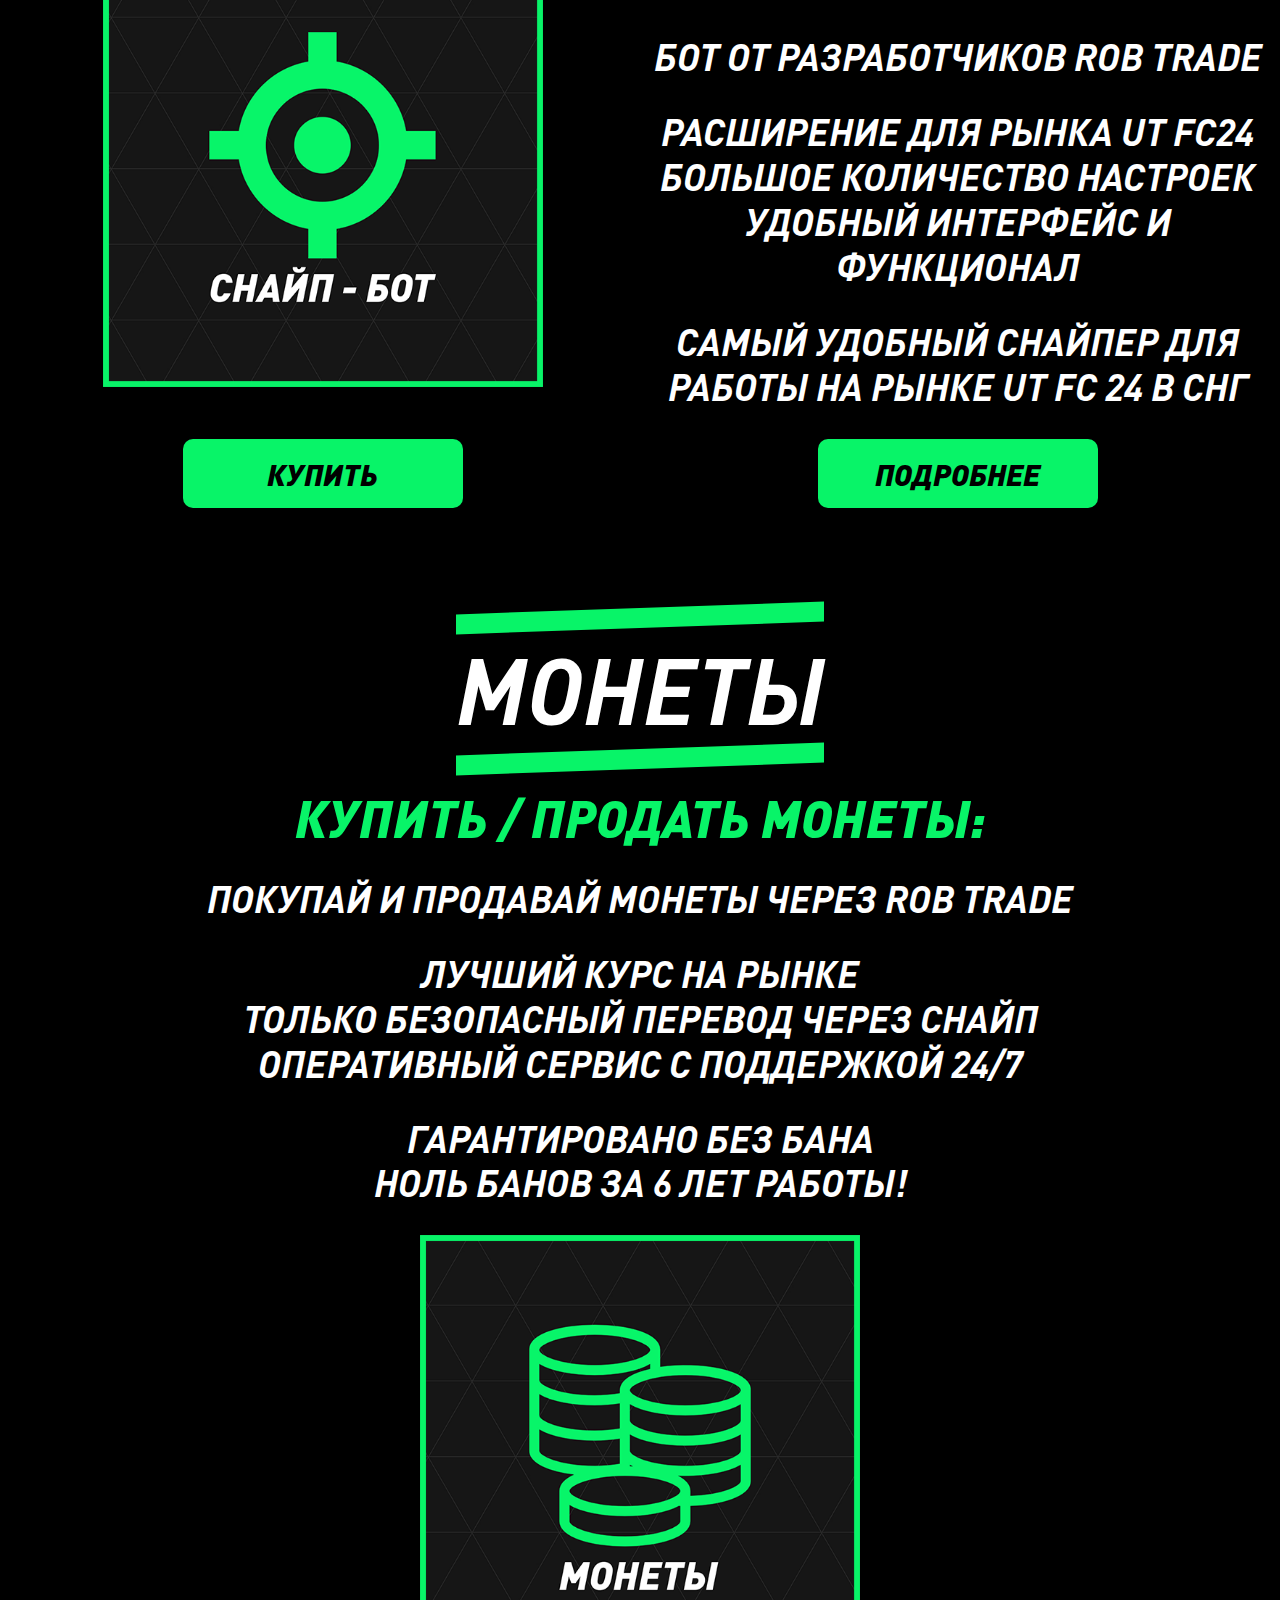
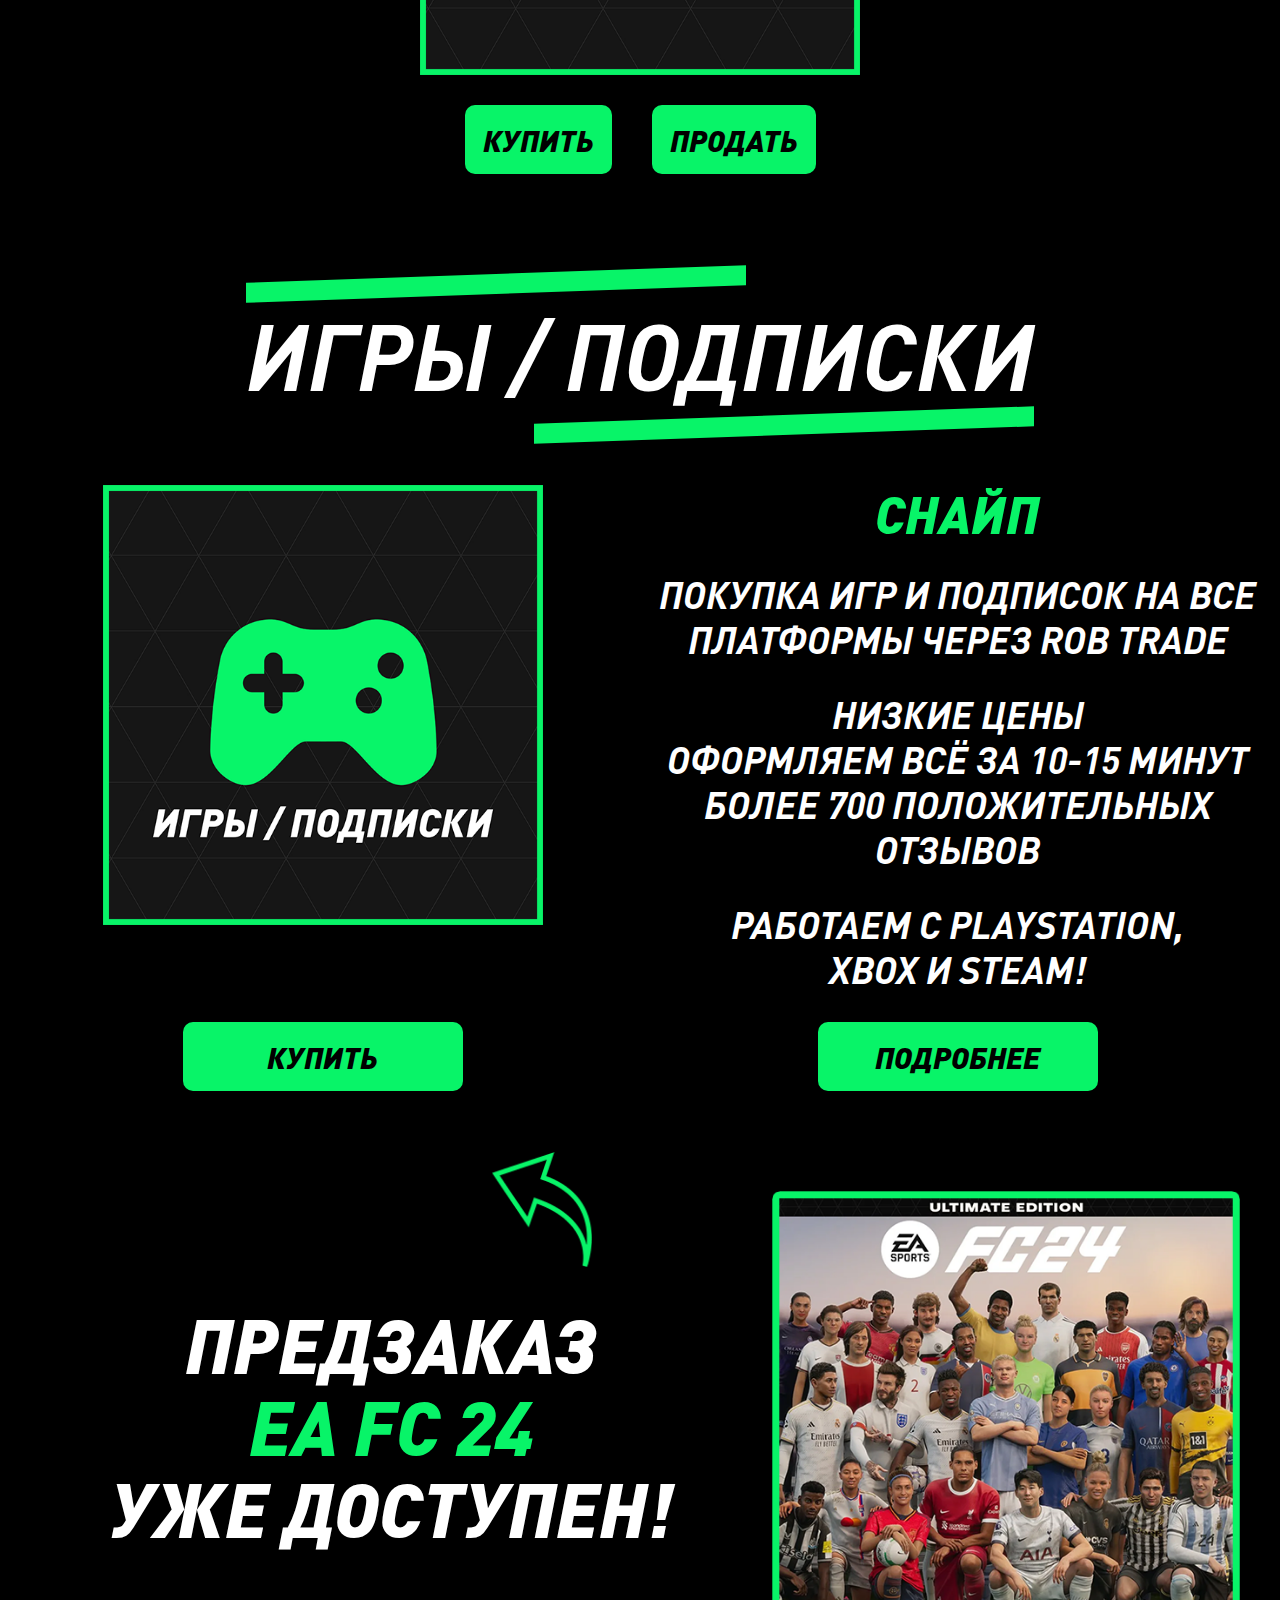
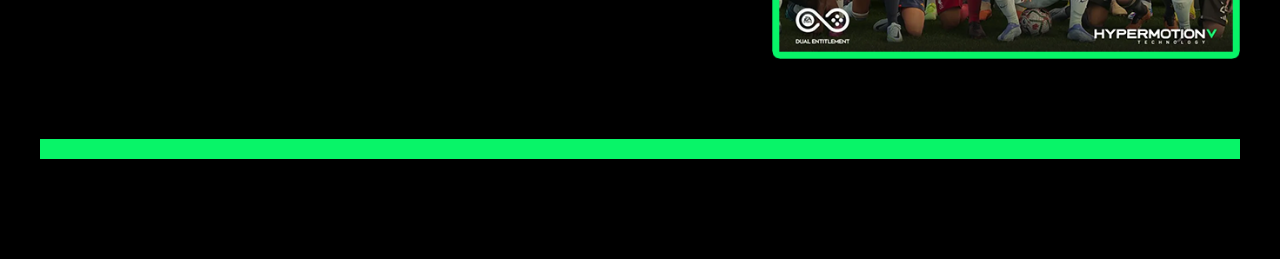
==== commit 9106a453: "fix: v10" ====
--- a/index.html
+++ b/index.html
@@ -99,6 +99,58 @@
         <div class="banner__wrapper">
             <img class="banner__img" src="./img/banner-2.png" alt="img">
         </div>
+
+        <div class="banner__wrap">
+            <div class="banner__item">
+                <img class="banner__item-img" src="./img/item-1.png" alt="img">
+                <p class="banner__item-text">ЗАБЫТЬ  О НЕХВАТКЕ МОНЕТ</p>
+            </div>
+
+            <div class="banner__item">
+                <img class="banner__item-img" src="./img/item-2.png" alt="img">
+                <p class="banner__item-text">ЗАРАБОТАТЬ МИЛЛИОНЫ МОНЕТ</p>
+            </div>
+
+            <div class="banner__item">
+                <img class="banner__item-img" src="./img/item-3.png" alt="img">
+                <p class="banner__item-text">ИСПОЛЬЗОВАТЬ  В РАБОТЕ ИИ И БОТОВ</p>
+            </div>
+
+            <div class="banner__item">
+                <img class="banner__item-img" src="./img/item-4.png" alt="img">
+                <p class="banner__item-text"> ПОЛУЧАТЬ  РЕАЛЬНЫЙ ДОХОД С ИГРЫ</p>
+            </div>
+
+            <div class="banner__item">
+                <img class="banner__item-img" src="./img/item-5.png" alt="img">
+                <p class="banner__item-text">ИЗУЧИТЬ  ЭКОНОМИКУ ИГРЫ </p>
+            </div>
+
+            <div class="banner__item">
+                <img class="banner__item-img" src="./img/item-6.png" alt="img">
+                <p class="banner__item-text">ПОЛУЧАТЬ  ТОЛЬКО ПОЛОЖИТЕЛЬНЫЕ ЭМОЦИИ ОТ ИГРЫ</p>
+            </div>
+
+            <div class="banner__item">
+                <img class="banner__item-img" src="./img/item-7.png" alt="img">
+                <p class="banner__item-text">ОБЩАТЬСЯ  С СИЛЬНЫМ КОМЬЮНИТИ  ТРЕЙДЕРОВ И ЕДИНОМЫШЛЕННИКОВ</p>
+            </div>
+
+            <div class="banner__item">
+                <img class="banner__item-img" src="./img/item-8.png" alt="img">
+                <p class="banner__item-text">ПОЛУЧИТЬ ТОП-ТРЕЙДЕРА  В НАСТАВНИКИ</p>
+            </div>
+
+            <div class="banner__item">
+                <img class="banner__item-img" src="./img/item-9.png" alt="img">
+                <p class="banner__item-text">НАЙТИ  УДОБНЫЕ ДЛЯ СЕБЯ ТРЕЙД-МЕТОДЫ</p>
+            </div>
+
+            <div class="banner__item">
+                <img class="banner__item-img" src="./img/item-10.png" alt="img">
+                <p class="banner__item-text">СОБРАТЬ СОСТАВ МЕЧТЫ</p>
+            </div>
+        </div>
     </div>
 </section>
 
--- a/style/style.css
+++ b/style/style.css
@@ -44,7 +44,43 @@
   color: #fff;
   font-weight: 700;
   text-transform: uppercase;
-  margin-bottom: 20px;
+  margin: 0 auto 20px;
+  padding: 30px 0;
+  width: -moz-max-content;
+  width: max-content;
+  position: relative;
+}
+.section-title-big::after {
+  content: "";
+  position: absolute;
+  bottom: 0;
+  right: 0;
+  max-width: 500px;
+  width: 100%;
+  height: 20px;
+  background: #08f468;
+  transform: skew(0deg, -2deg);
+}
+@media (max-width: 768px) {
+  .section-title-big::after {
+    height: 10px;
+  }
+}
+.section-title-big::before {
+  content: "";
+  position: absolute;
+  top: 0;
+  left: 0;
+  max-width: 500px;
+  width: 100%;
+  height: 20px;
+  background: #08f468;
+  transform: skew(0deg, -2deg);
+}
+@media (max-width: 768px) {
+  .section-title-big::before {
+    height: 10px;
+  }
 }
 
 .btn {
@@ -52,12 +88,12 @@
   text-align: center;
   font-style: italic;
   font-weight: 800;
-  padding: 10px;
+  padding: 18px;
   font-size: 30px;
   color: #000;
   background: #08f468;
   border-radius: 10px;
-  max-width: 200px;
+  max-width: 280px;
   width: 100%;
   transition: all 0.3s;
 }
@@ -74,8 +110,8 @@
   width: 100%;
   align-items: center;
   justify-content: space-between;
-  padding-top: 15px;
-  padding-bottom: 15px;
+  padding-top: 20px;
+  padding-bottom: 20px;
 }
 .navbar__soc {
   display: flex;
@@ -106,7 +142,7 @@
 .menu__item-link {
   color: #08f468;
   font-style: italic;
-  font-size: 20px;
+  font-size: 28px;
   font-weight: 700;
 }
 
@@ -115,7 +151,7 @@
   cursor: pointer;
 }
 
-@media screen and (max-width: 768px) {
+@media screen and (max-width: 880px) {
   .menu {
     position: fixed;
     background: #131418;
@@ -192,6 +228,9 @@
     color: white;
   }
 }
+.hero {
+  padding-top: 100px;
+}
 .hero__wrapper {
   display: flex;
   flex-direction: column;
@@ -202,6 +241,11 @@
   max-width: 220px;
   width: 100%;
   margin: 0 auto;
+}
+@media (max-width: 480px) {
+  .hero__img {
+    max-width: 180px;
+  }
 }
 .hero__title {
   font-weight: 700;
@@ -222,7 +266,7 @@
 }
 @media (max-width: 992px) {
   .hero__inner {
-    flex-wrap: wrap;
+    display: none;
   }
 }
 .hero__inner::after {
@@ -255,9 +299,41 @@
 .banner__wrapper {
   margin-top: 20px;
 }
+@media (max-width: 992px) {
+  .banner__wrapper {
+    display: none;
+  }
+}
 .banner__img {
   max-width: 100%;
   width: 100%;
+}
+.banner__wrap {
+  display: none;
+  margin-top: 20px;
+}
+@media (max-width: 992px) {
+  .banner__wrap {
+    display: flex;
+    flex-direction: column;
+    align-items: center;
+    gap: 40px;
+  }
+}
+.banner__item {
+  display: flex;
+  flex-direction: column;
+  align-items: center;
+  gap: 30px;
+}
+.banner__item-img {
+  max-width: 100px;
+  width: 100%;
+}
+.banner__item-text {
+  font-size: clamp(1.125rem, 0.622rem + 2.15vw, 2.5rem);
+  line-height: 1.2;
+  text-align: center;
 }
 
 .poster {
@@ -284,7 +360,7 @@
   background-size: cover;
   background-position: center;
 }
-@media (max-width: 480px) {
+@media (max-width: 992px) {
   .poster::after {
     content: none;
   }
@@ -302,7 +378,7 @@
   background-size: 500px;
   background-position: center;
 }
-@media (max-width: 480px) {
+@media (max-width: 992px) {
   .poster::before {
     content: none;
   }
@@ -313,9 +389,19 @@
   align-items: center;
   gap: 20px;
 }
-@media (max-width: 768px) {
+@media (max-width: 992px) {
   .poster__wrapper {
     grid-template-columns: 1fr;
+  }
+}
+.poster__img {
+  max-width: 500px;
+  width: 100%;
+  margin: 0 auto;
+}
+@media (max-width: 992px) {
+  .poster__img {
+    display: none;
   }
 }
 .poster__img img {
@@ -334,7 +420,7 @@
 }
 .box__wrapper {
   display: grid;
-  grid-template-columns: 1fr 2fr;
+  grid-template-columns: 1fr 1fr;
   gap: 20px;
   margin: 50px 0;
 }
@@ -356,6 +442,11 @@
 .box__item-img img {
   max-width: 100%;
   width: 100%;
+}
+@media (max-width: 768px) {
+  .box__item-img {
+    max-width: 280px;
+  }
 }
 .box__item-btns {
   display: flex;
@@ -409,6 +500,26 @@
   height: 20px;
   background: #08f468;
 }
+.footer__item {
+  position: relative;
+}
+.footer__item::after {
+  content: "";
+  position: absolute;
+  top: -150px;
+  right: 150px;
+  width: 100px;
+  height: 115px;
+  background-image: url(../img/arrow.png);
+  background-repeat: no-repeat;
+  background-size: cover;
+  background-position: center;
+}
+@media (max-width: 768px) {
+  .footer__item::after {
+    display: none;
+  }
+}
 .footer__title {
   font-size: clamp(2.188rem, 1.159rem + 4.39vw, 5rem);
   text-align: center;
@@ -417,6 +528,11 @@
 .footer__title span {
   color: #08f468;
 }
+.footer__img {
+  max-width: 500px;
+  width: 100%;
+  margin: 0 auto;
+}
 .footer__img img {
   max-width: 100%;
   width: 100%;
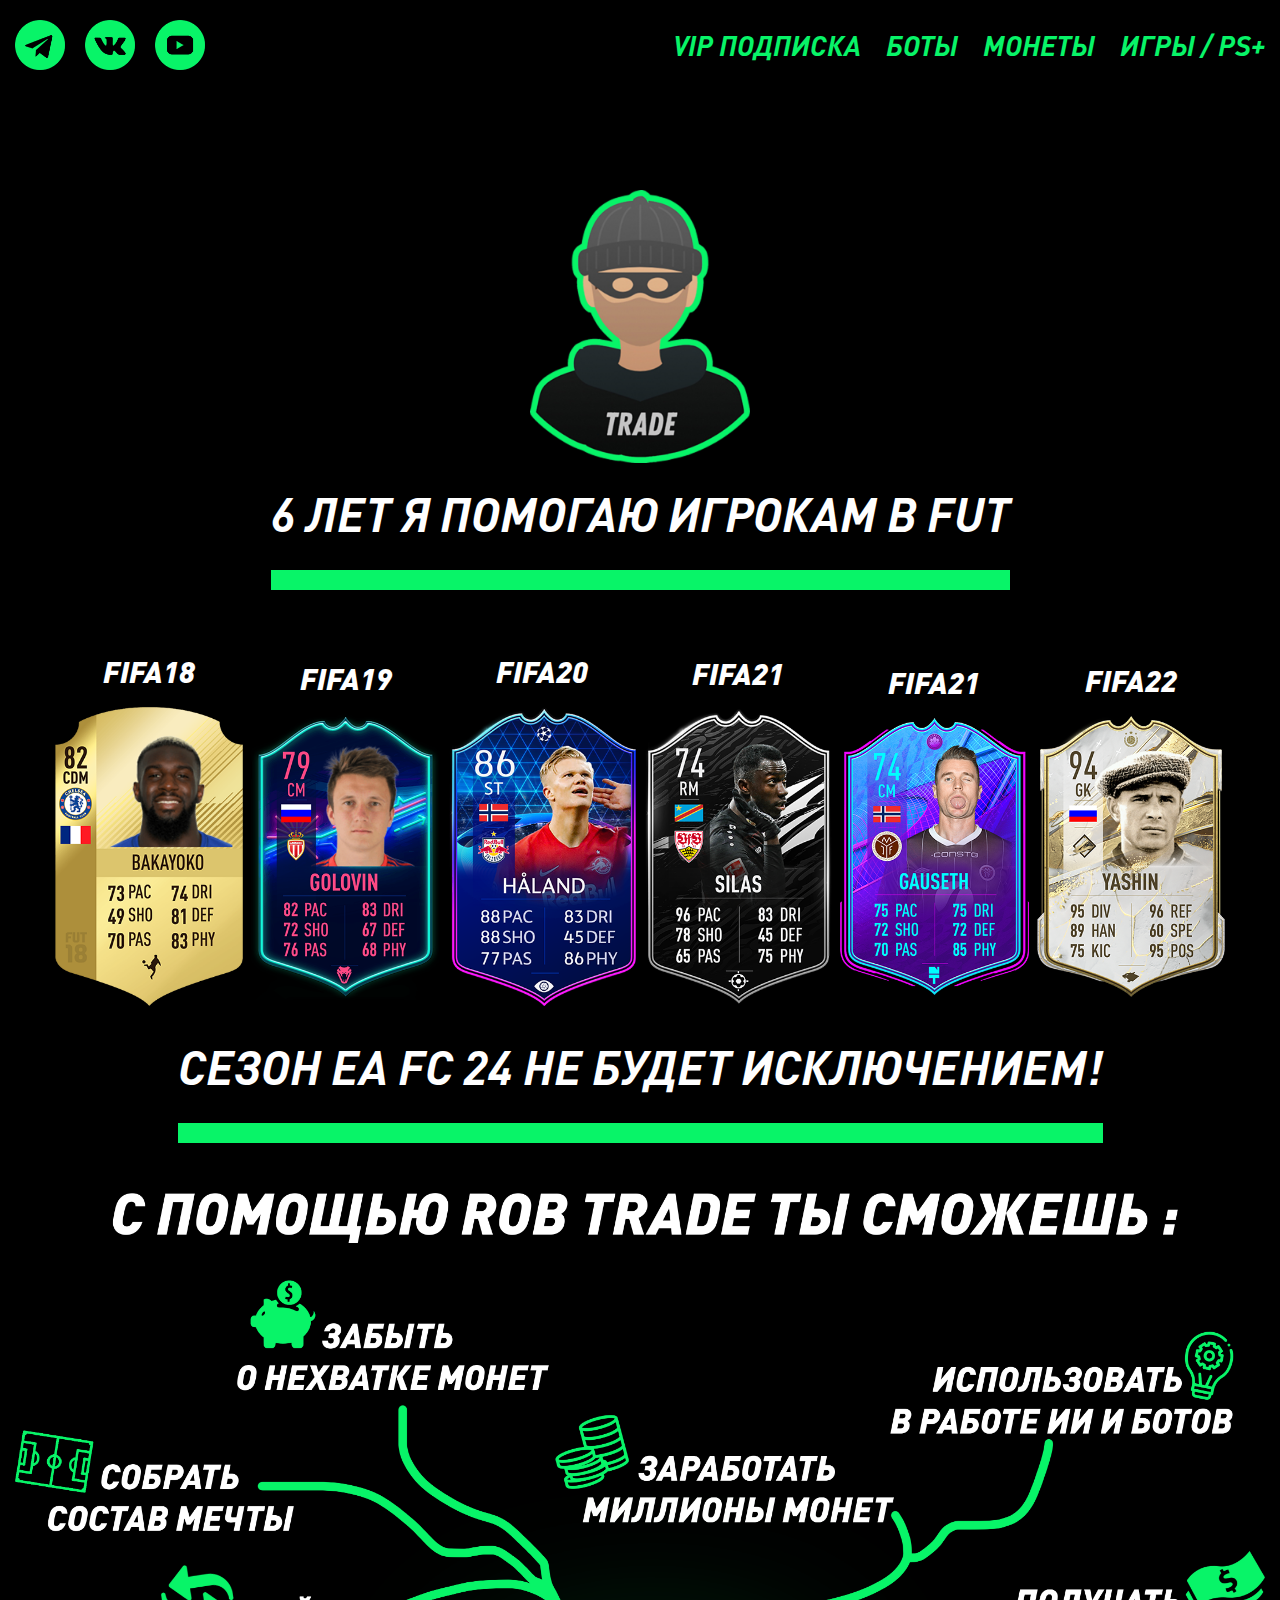
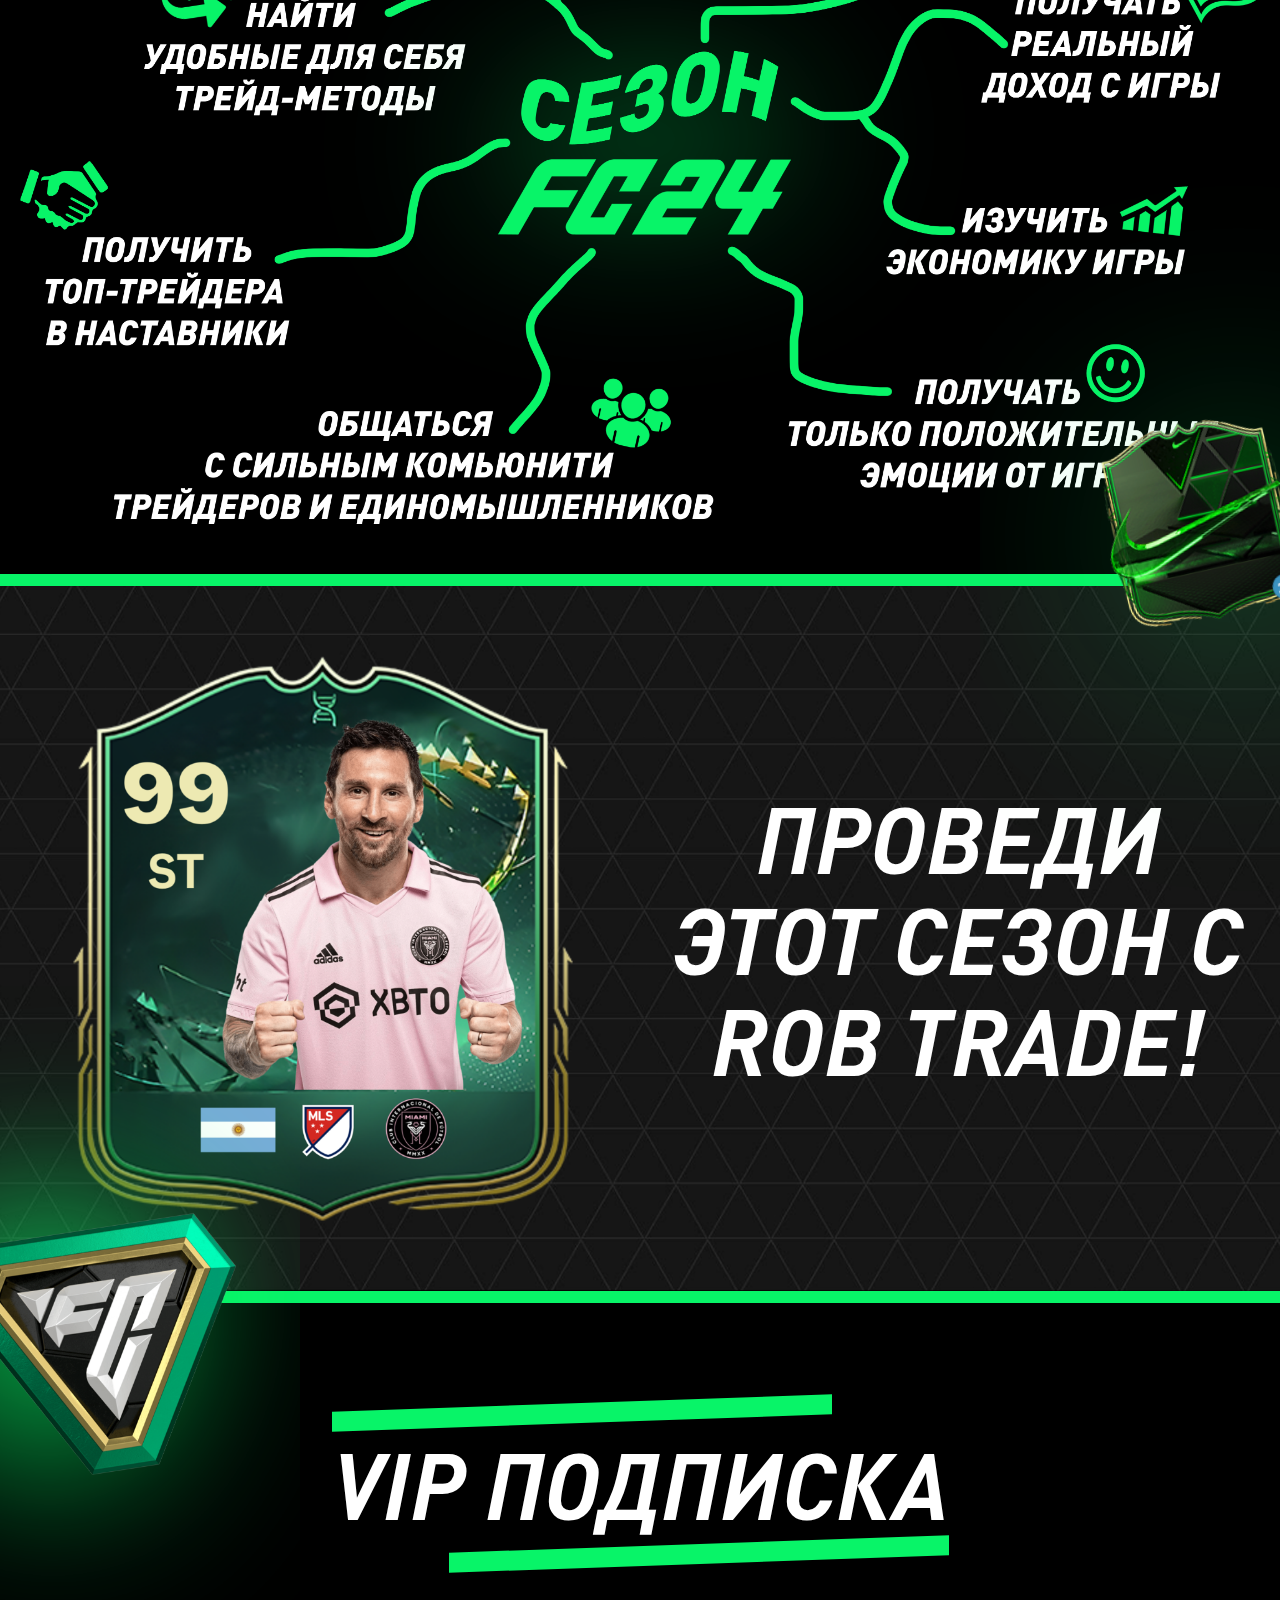
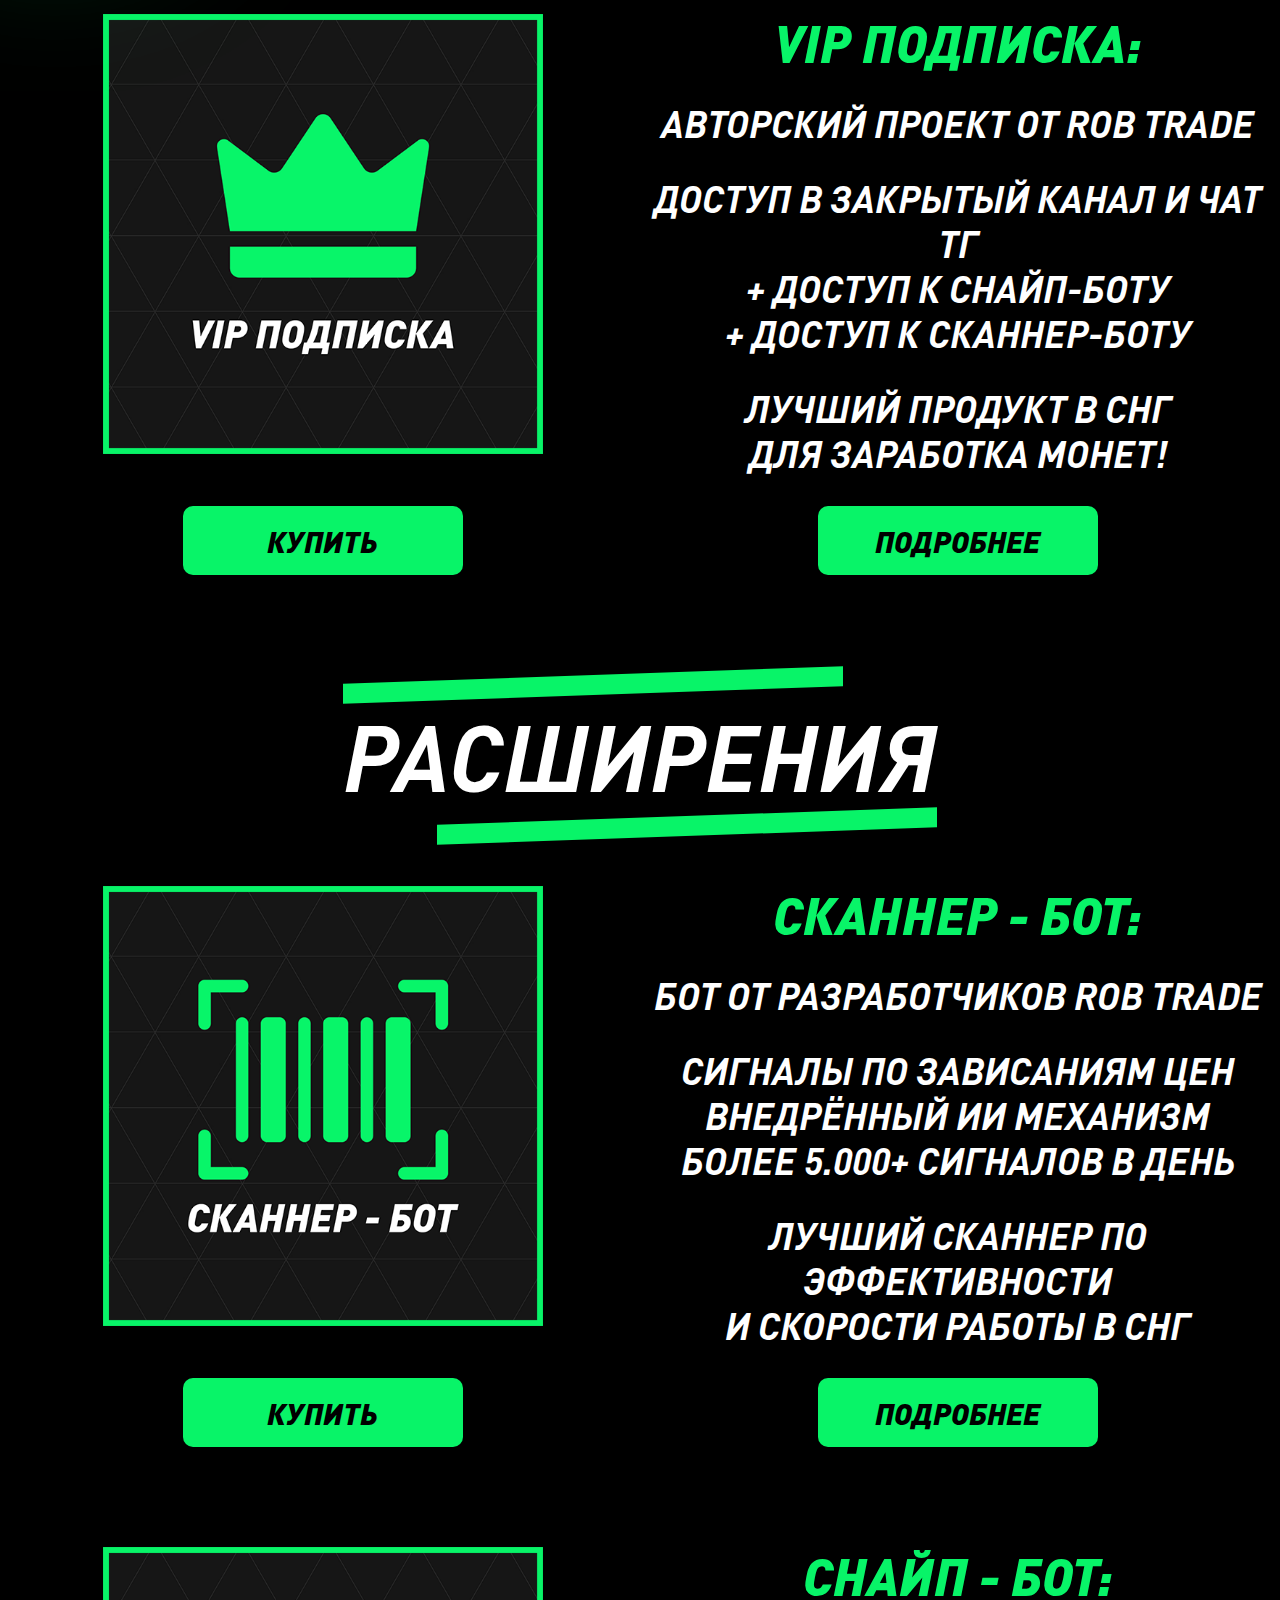
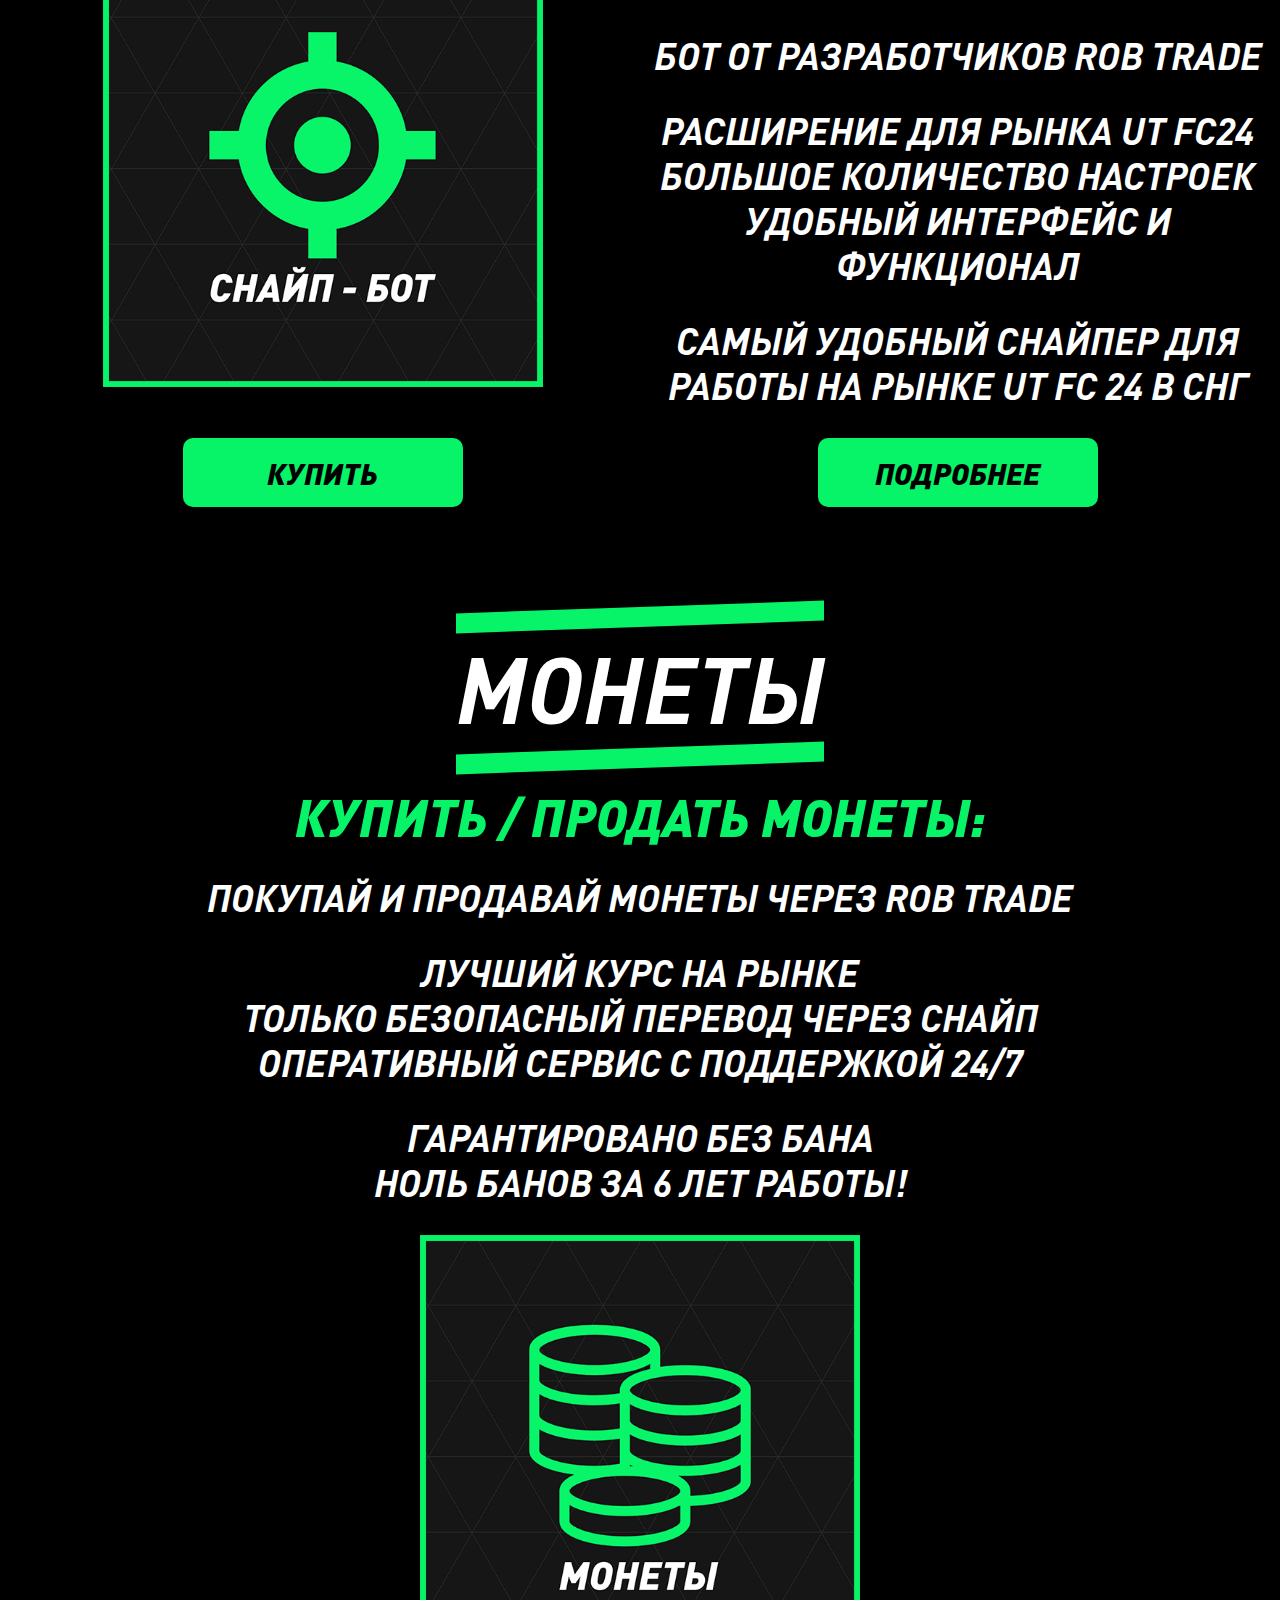
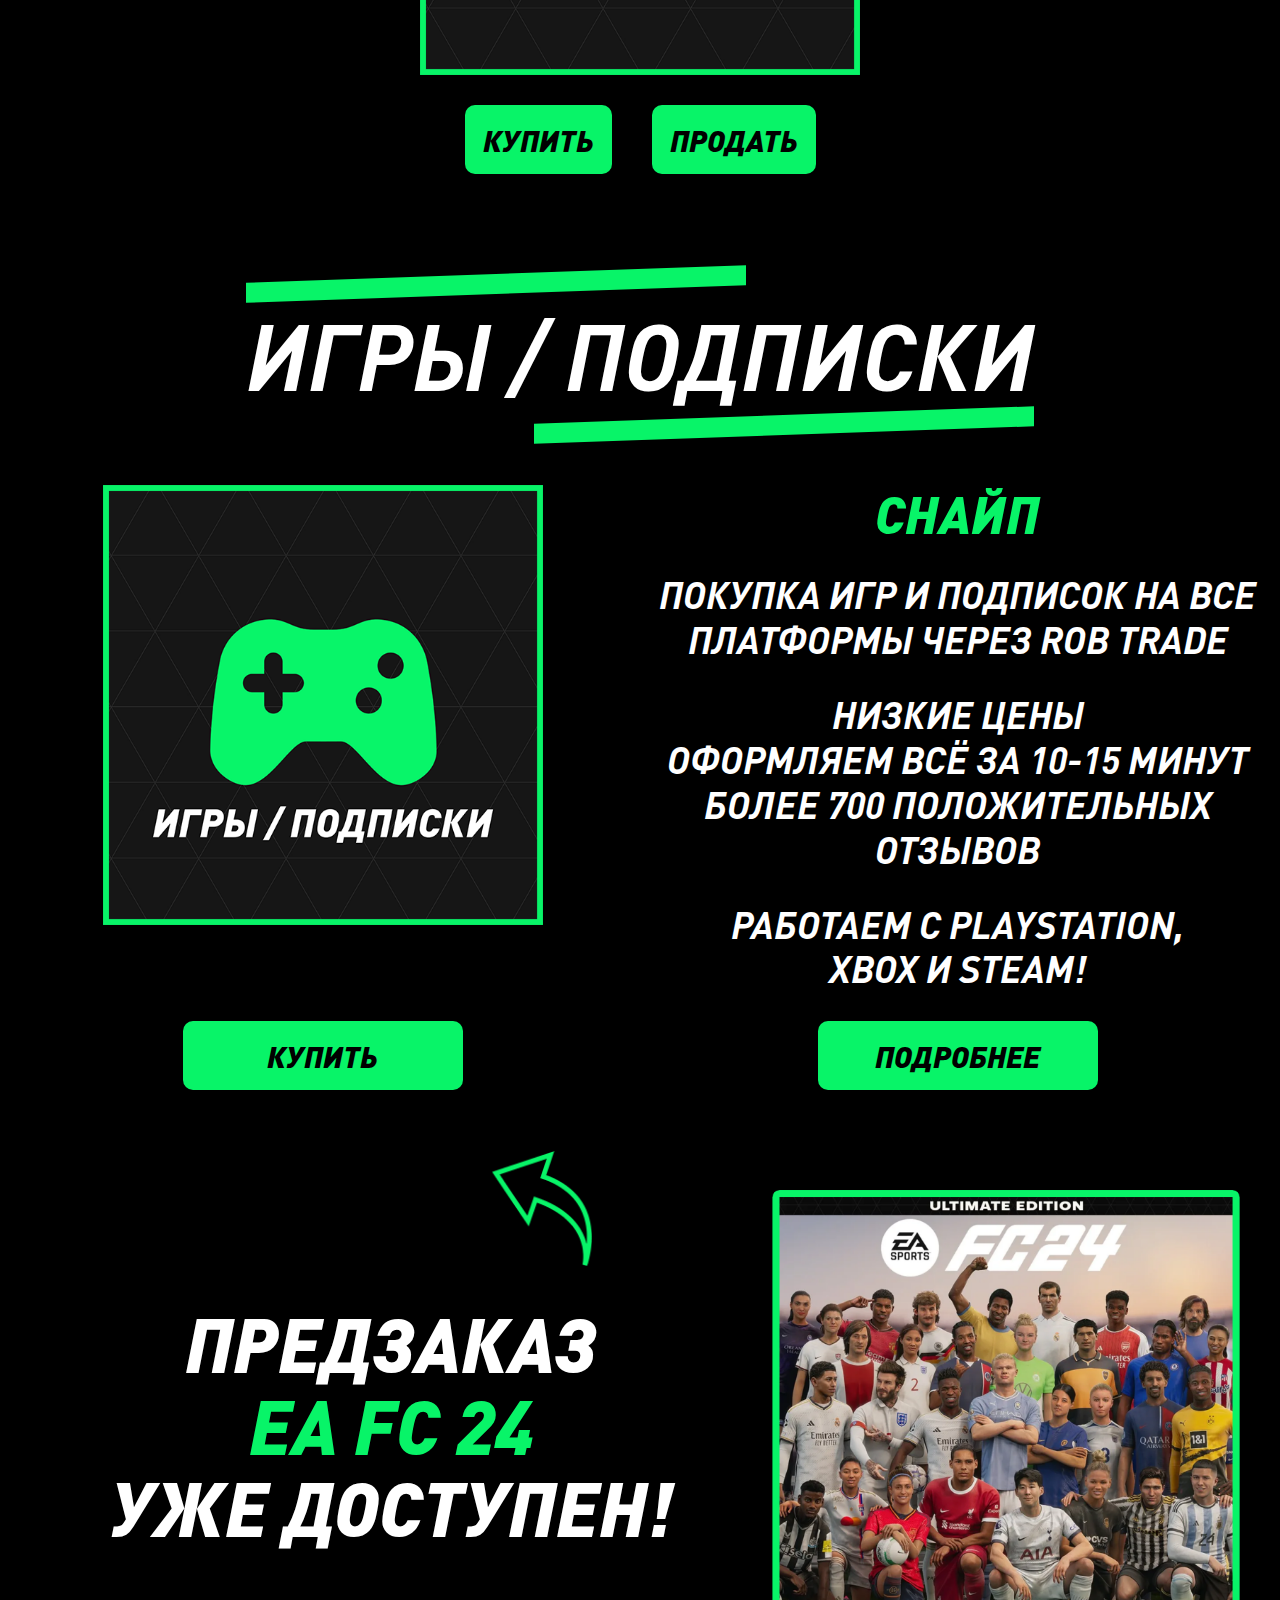
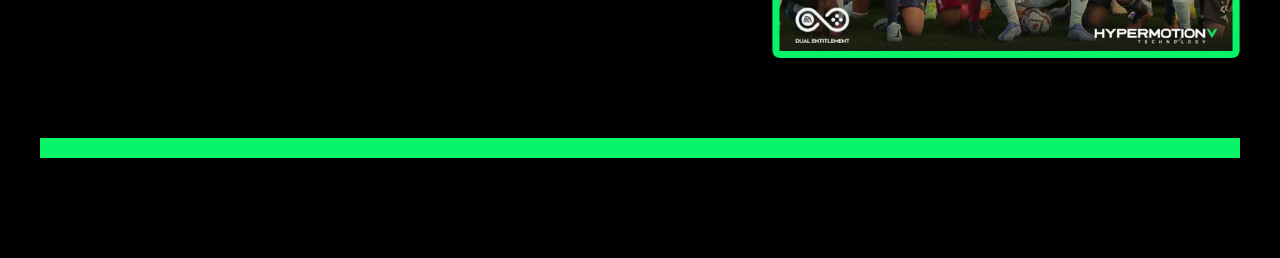
==== commit f951418c: "fix: PC Responsive fix 2k monitor" ====
--- a/index.html
+++ b/index.html
@@ -100,6 +100,8 @@
             <img class="banner__img" src="./img/banner-2.png" alt="img">
         </div>
 
+        <h2 class="section-title">С ПОМОЩЬЮ ROB TRADE ТЫ СМОЖЕШЬ:</h2>
+
         <div class="banner__wrap">
             <div class="banner__item">
                 <img class="banner__item-img" src="./img/item-1.png" alt="img">
--- a/style/style.css
+++ b/style/style.css
@@ -9,7 +9,7 @@
 }
 
 .container {
-  max-width: 1400px;
+  max-width: 1800px;
   width: 100%;
   padding: 0 15px;
   margin: 0 auto;
@@ -22,6 +22,7 @@
   position: relative;
   padding-bottom: 50px;
   margin-bottom: 30px;
+  text-align: center;
 }
 .section-title::after {
   content: "";
@@ -296,6 +297,19 @@
   width: 100%;
 }
 
+.banner .section-title {
+  display: none;
+  margin-bottom: 0;
+}
+.banner .section-title::after {
+  content: none;
+}
+@media (max-width: 996px) {
+  .banner .section-title {
+    display: block;
+    text-align: center;
+  }
+}
 .banner__wrapper {
   margin-top: 20px;
 }
@@ -517,7 +531,11 @@
 }
 @media (max-width: 768px) {
   .footer__item::after {
-    display: none;
+    width: 60px;
+    height: 65px;
+    top: -80px;
+    right: 30%;
+    transform: rotate(100deg);
   }
 }
 .footer__title {
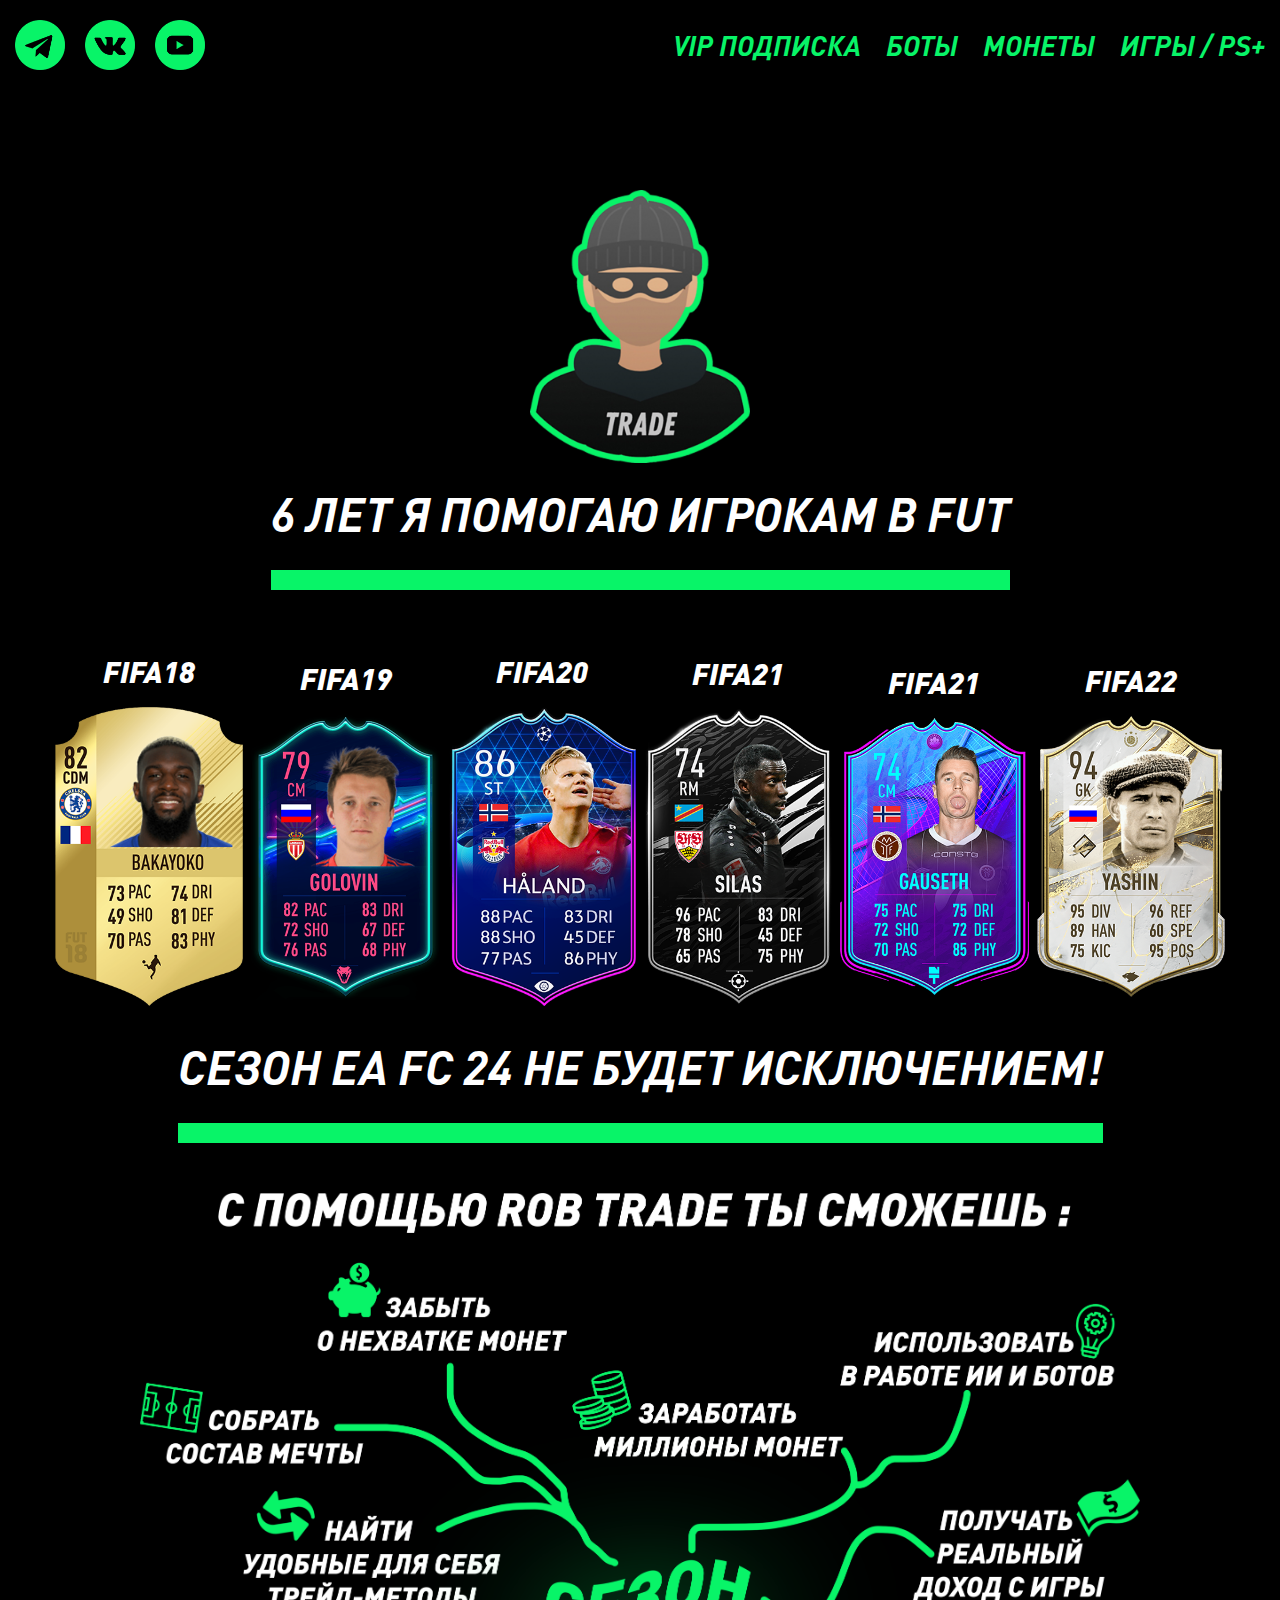
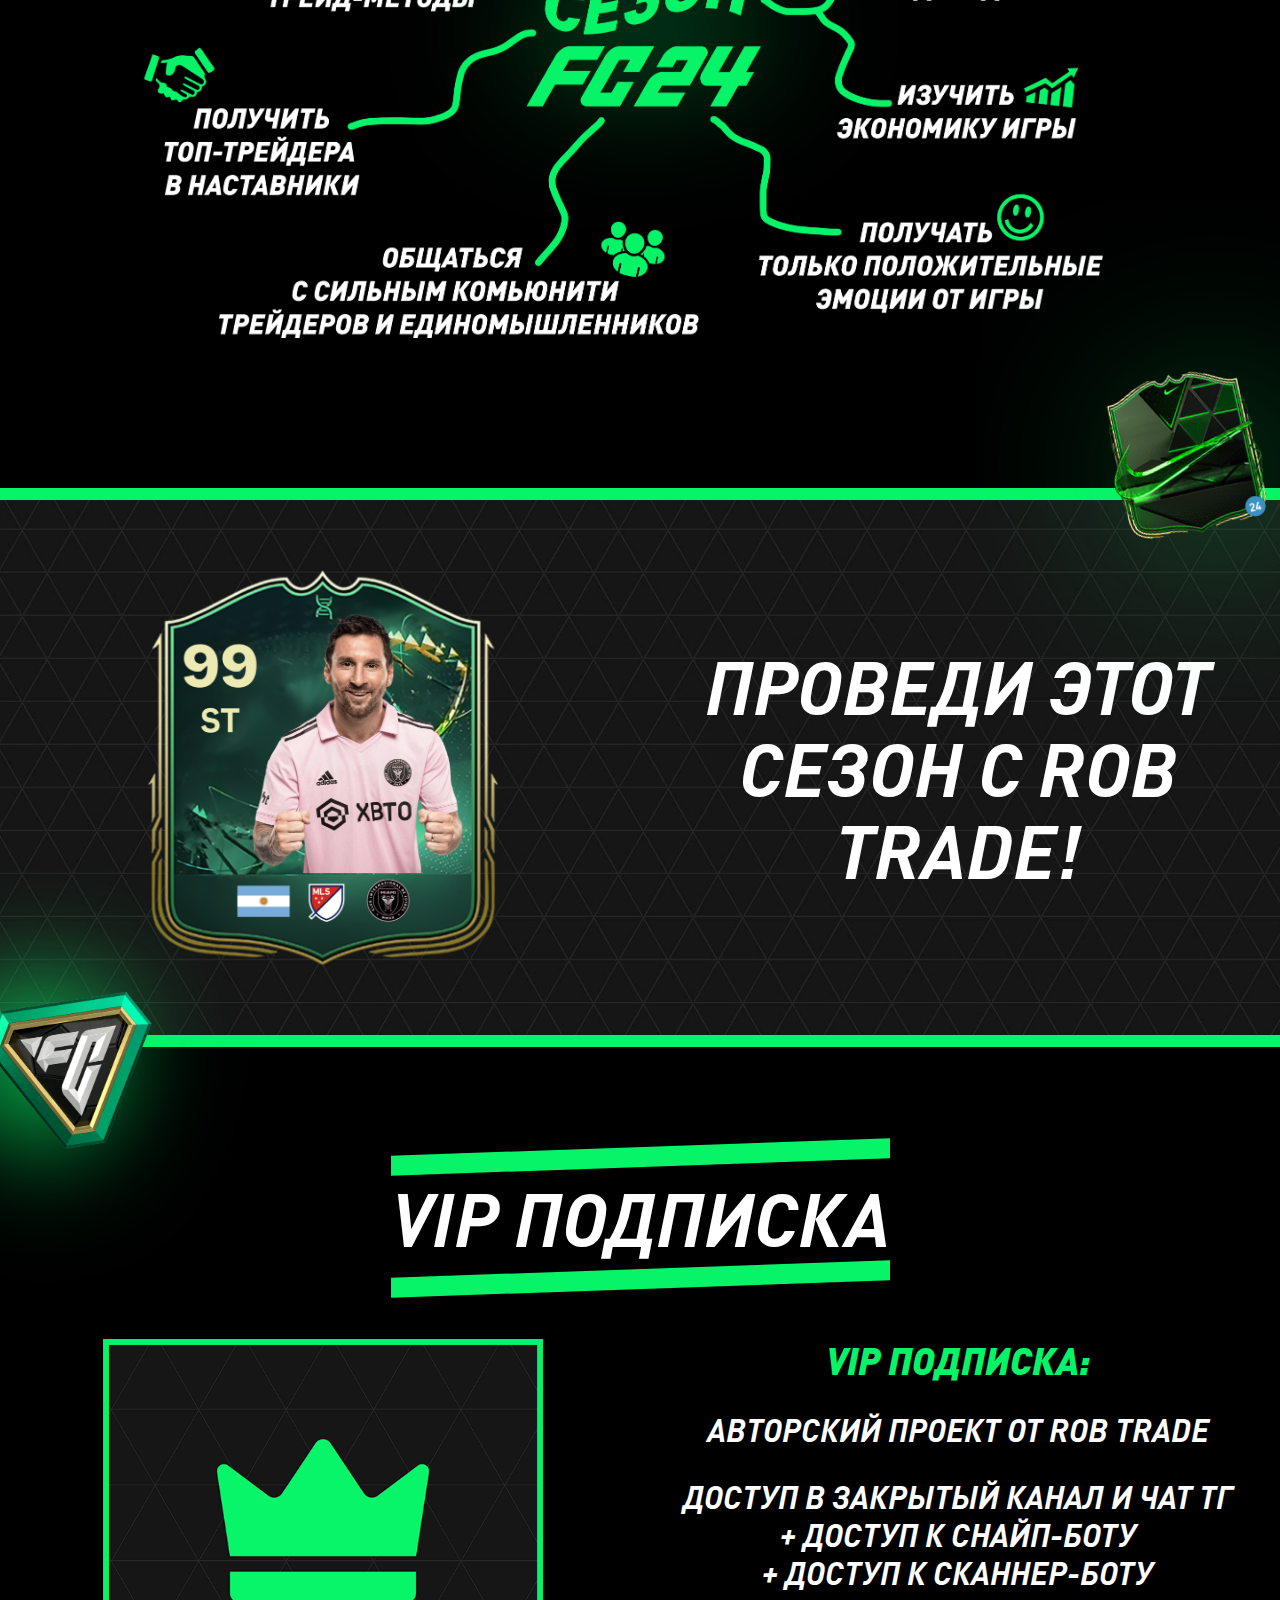
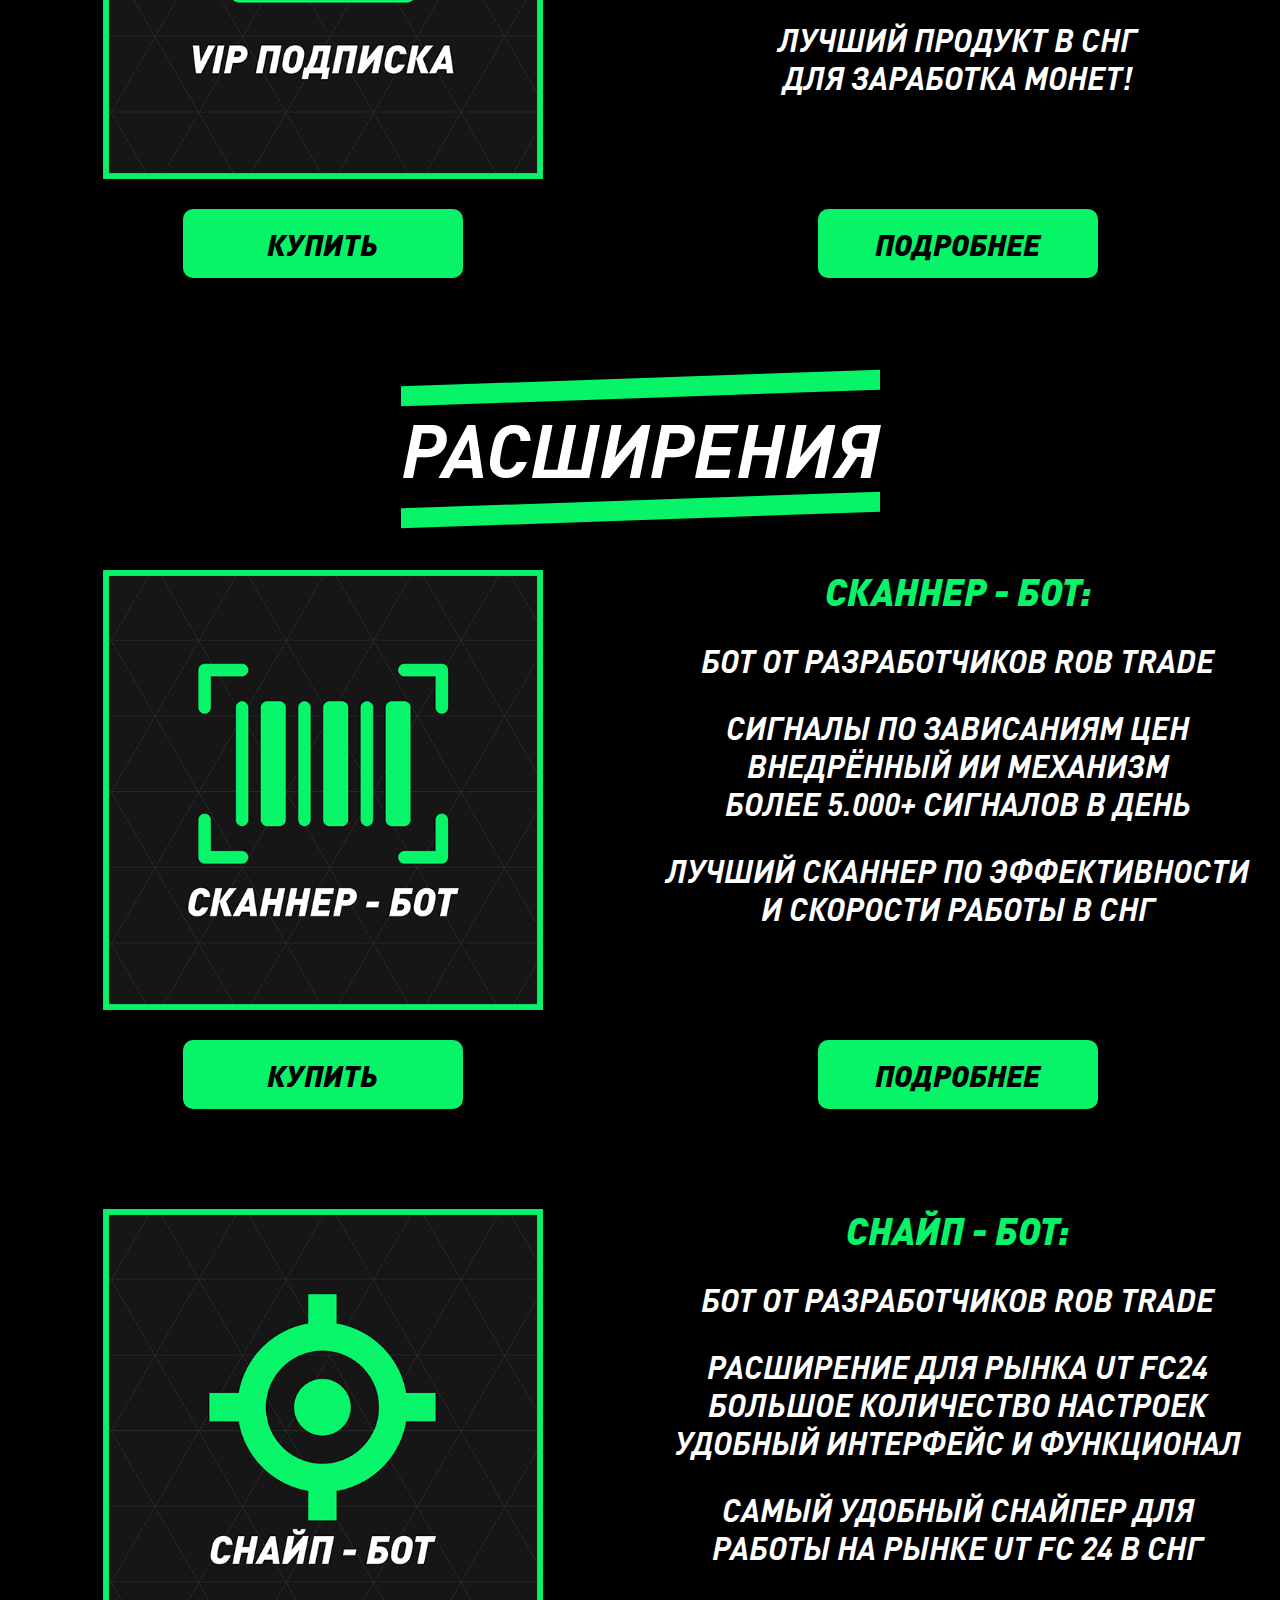
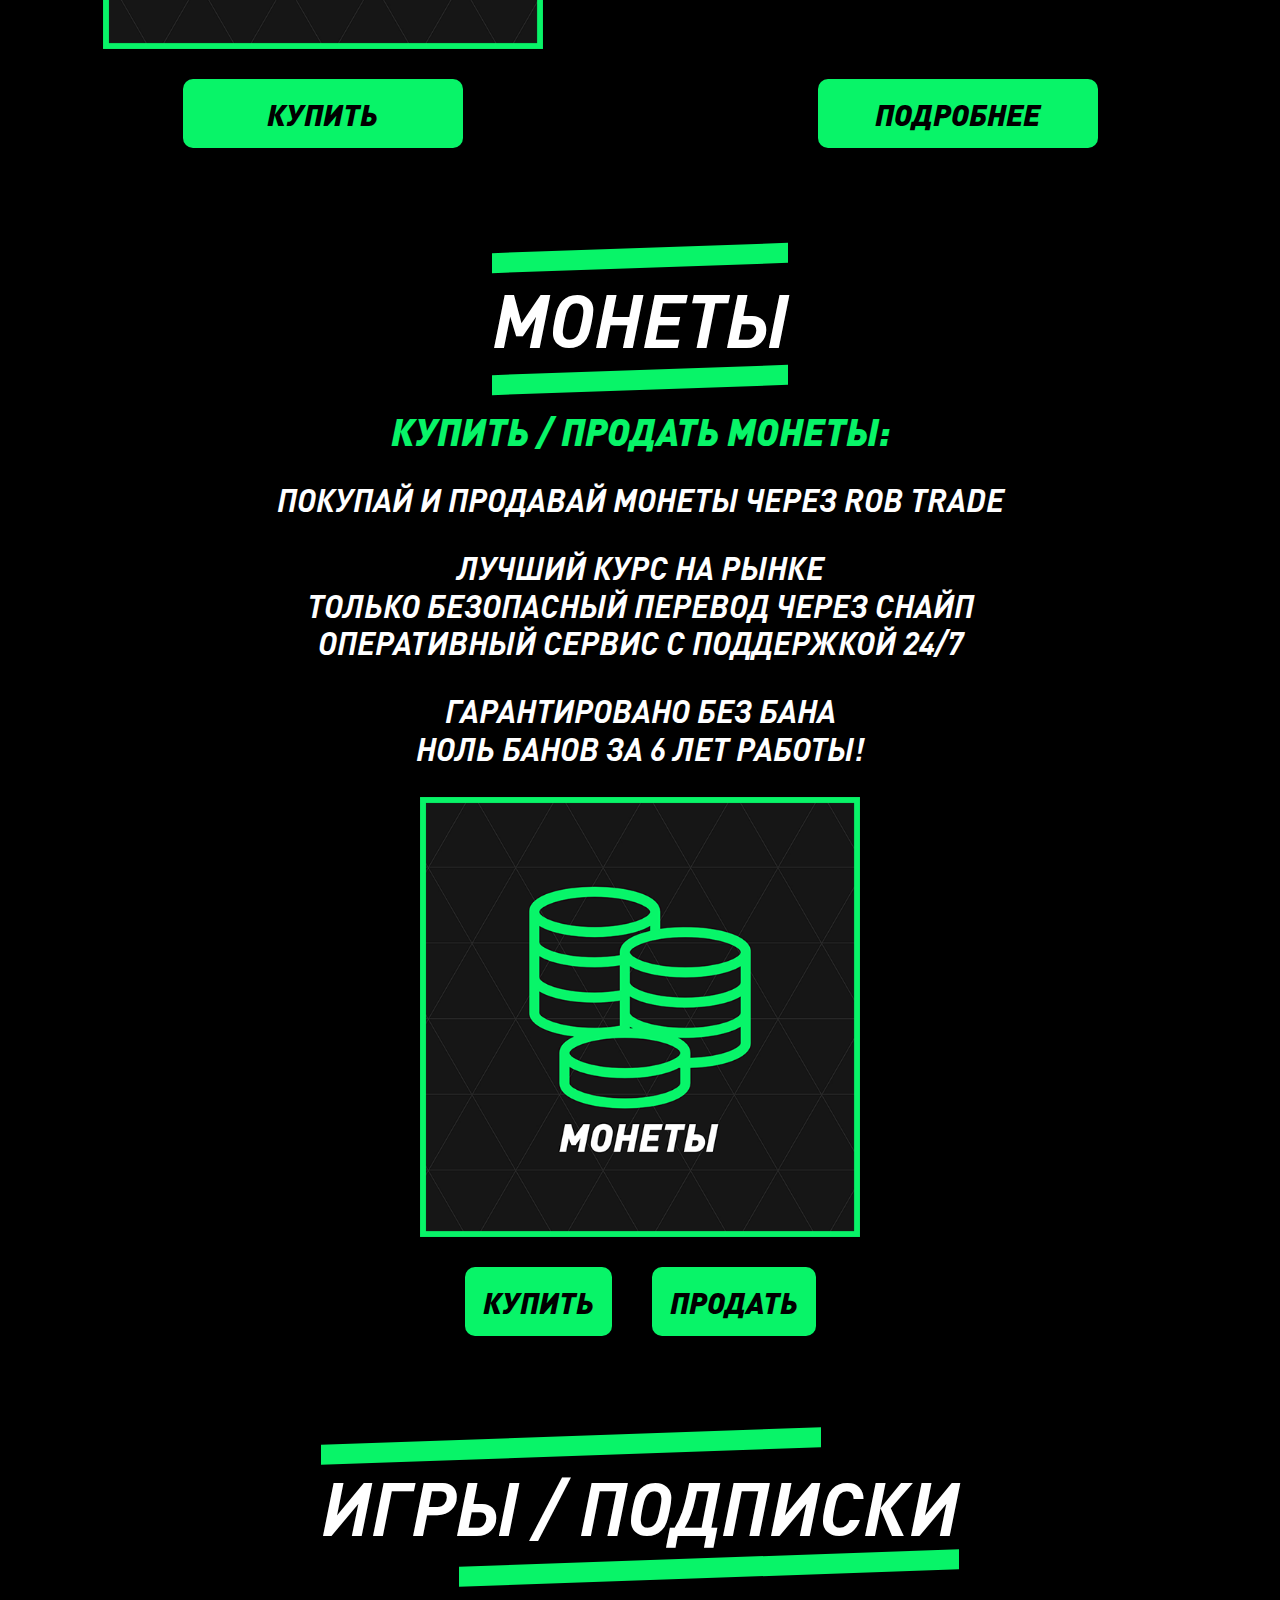
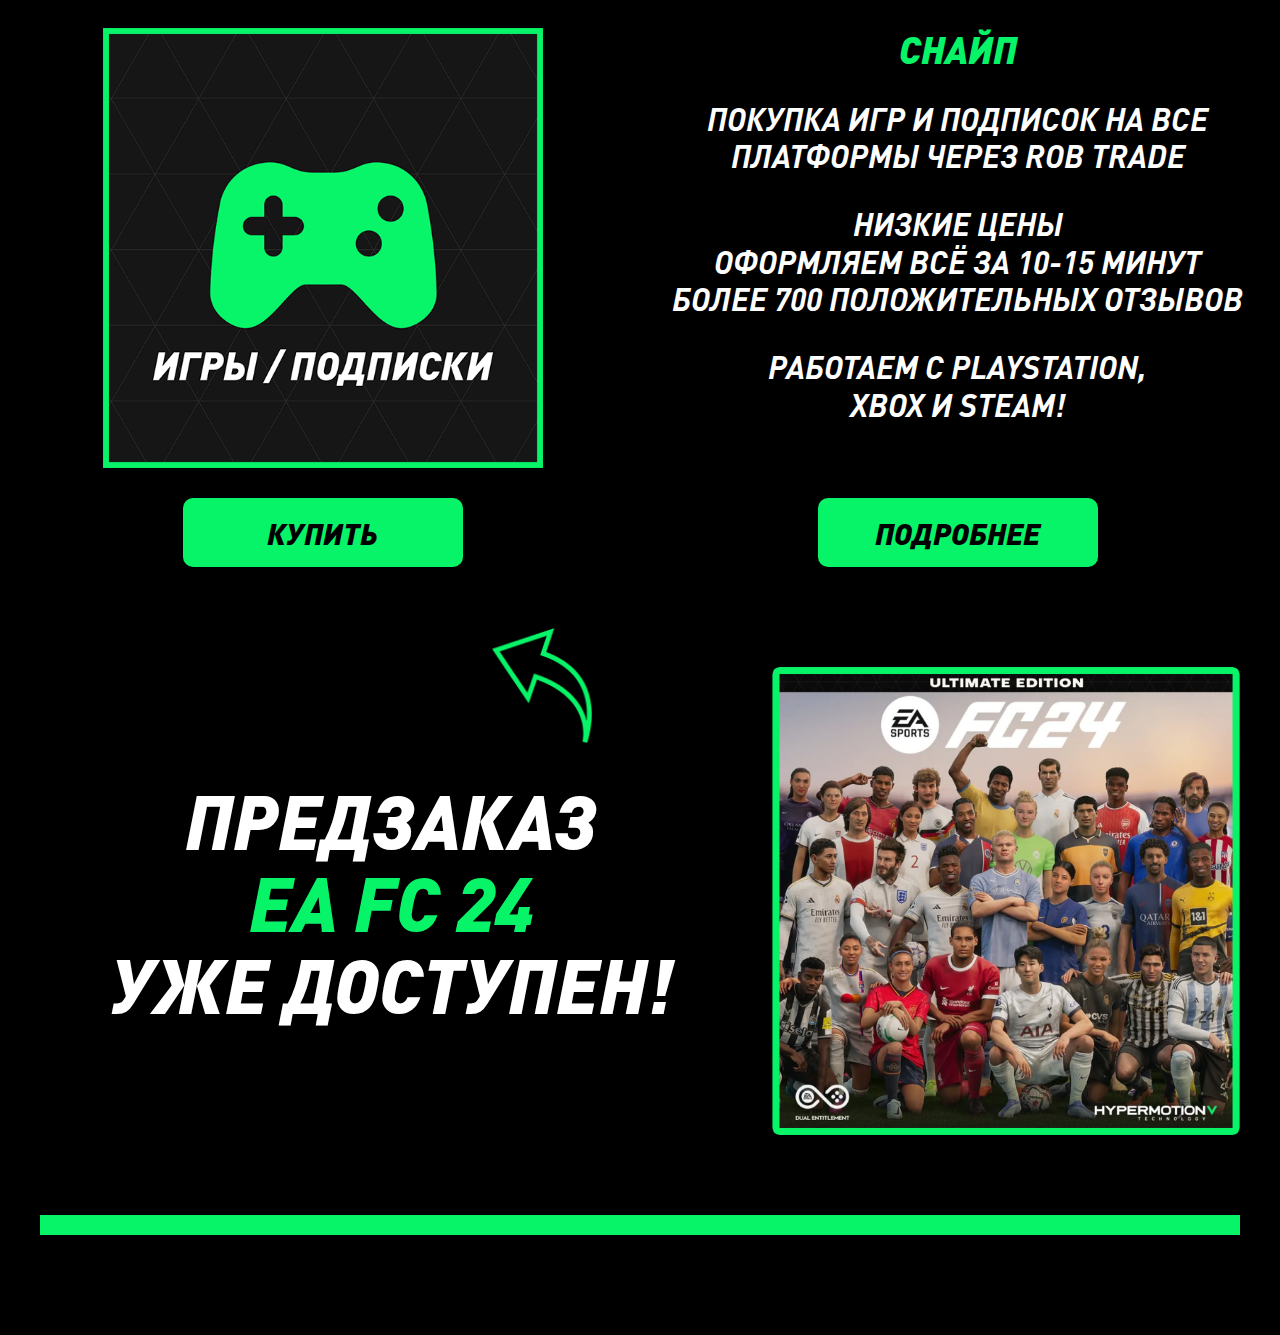
==== commit 7908b3c8: "feat: add magnific popup" ====
--- a/index.html
+++ b/index.html
@@ -10,6 +10,7 @@
     <title>Landing Page</title>
 
     <link rel="icon" href="./img/favicon.svg">
+    <link rel="stylesheet" href="./magnific/magnific-popup.css">
     <link rel="stylesheet" href="./fonts/stylesheet.css">
     <link rel="stylesheet" href="./style/reset.css">
     <link rel="stylesheet" href="./style/style.css">
@@ -179,7 +180,7 @@
                     <img src="./img/box-1.png" alt="img">
                 </div>
 
-                <a class="box__item-btn btn" href="#">КУПИТЬ</a>
+                <a id="btn1" class="box__item-btn btn modal__btn">КУПИТЬ</a>
             </div>
 
             <div class="box__item">
@@ -207,7 +208,7 @@
                     <img src="./img/box-2.png" alt="img">
                 </div>
 
-                <a class="box__item-btn btn" href="#">КУПИТЬ</a>
+                <a id="btn1" class="box__item-btn btn modal__btn">КУПИТЬ</a>
             </div>
 
             <div class="box__item">
@@ -235,7 +236,7 @@
                     <img src="./img/box-3.png" alt="img">
                 </div>
 
-                <a class="box__item-btn btn" href="#">КУПИТЬ</a>
+                <a id="btn1" class="box__item-btn btn modal__btn">КУПИТЬ</a>
             </div>
 
             <div class="box__item">
@@ -272,7 +273,7 @@
             </div>
 
             <div class="box__item-btns">
-                <a class="box__item-btn btn" href="#">КУПИТЬ</a>
+                <a id="btn1" class="box__item-btn btn modal__btn">КУПИТЬ</a>
                 <a class="box__item-btn btn" href="#">ПРОДАТЬ</a>
             </div>
         </div>
@@ -290,7 +291,7 @@
                     <img src="./img/box-5.png" alt="img">
                 </div>
 
-                <a class="box__item-btn btn" href="#">КУПИТЬ</a>
+                <a id="btn1" class="box__item-btn btn modal__btn">КУПИТЬ</a>
             </div>
 
             <div class="box__item">
@@ -323,8 +324,26 @@
     </div>
 </footer>
 
+<div id="modal1" class="modal mfp-hide">
+    <div class="modal__wrapper">
+        <div class="modal__top">
+            <p class="modal__title">Внимание!</p>
+            <button title="Close (Esc)" type="button" class="mfp-close">×</button>
+        </div>
+    
+        <div class="modal__content">
+            <p class="modal__text">После оплаты вы получите все необходимые ссылки</p>
+
+            <a class="btn" href="#">Перейти к оплате</a>
+        </div>
+    </div>
+</div>
+
 </body>
 
+
+<script src="https://code.jquery.com/jquery-3.7.0.min.js" integrity="sha256-2Pmvv0kuTBOenSvLm6bvfBSSHrUJ+3A7x6P5Ebd07/g=" crossorigin="anonymous"></script>
+<script src="./magnific/jquery.magnific-popup.min.js"></script>
 <script src="./script/script.js"></script>
 
 </html>--- a/style/style.css
+++ b/style/style.css
@@ -40,7 +40,7 @@
 }
 
 .section-title-big {
-  font-size: clamp(1.875rem, 0.274rem + 6.83vw, 6.25rem);
+  font-size: clamp(1.875rem, 0.724rem + 4.91vw, 6.25rem);
   text-align: center;
   color: #fff;
   font-weight: 700;
@@ -100,6 +100,11 @@
 }
 .btn:hover {
   opacity: 0.8;
+}
+@media (max-width: 480px) {
+  .btn {
+    font-size: 20px;
+  }
 }
 
 nav {
@@ -312,6 +317,7 @@
 }
 .banner__wrapper {
   margin-top: 20px;
+  padding-bottom: 100px;
 }
 @media (max-width: 992px) {
   .banner__wrapper {
@@ -319,7 +325,9 @@
   }
 }
 .banner__img {
-  max-width: 100%;
+  margin: 0 auto;
+  display: block;
+  max-width: 80%;
   width: 100%;
 }
 .banner__wrap {
@@ -364,14 +372,14 @@
 .poster::after {
   content: "";
   position: absolute;
-  top: -400px;
+  top: -300px;
   right: 0;
   width: 300px;
   height: 100%;
   z-index: 2;
   background-image: url(../img/poster-right.png);
   background-repeat: no-repeat;
-  background-size: cover;
+  background-size: 400px;
   background-position: center;
 }
 @media (max-width: 992px) {
@@ -382,14 +390,14 @@
 .poster::before {
   content: "";
   position: absolute;
-  bottom: -400px;
-  left: 0;
+  bottom: -300px;
+  left: -50px;
   width: 300px;
   height: 100%;
   z-index: 2;
   background-image: url(../img/poster-left.png);
   background-repeat: no-repeat;
-  background-size: 500px;
+  background-size: 300px;
   background-position: center;
 }
 @media (max-width: 992px) {
@@ -400,6 +408,7 @@
 .poster__wrapper {
   display: grid;
   grid-template-columns: 1fr 1fr;
+  justify-content: center;
   align-items: center;
   gap: 20px;
 }
@@ -409,7 +418,7 @@
   }
 }
 .poster__img {
-  max-width: 500px;
+  max-width: 350px;
   width: 100%;
   margin: 0 auto;
 }
@@ -423,7 +432,7 @@
   width: 100%;
 }
 .poster__title {
-  font-size: clamp(1.875rem, 0.274rem + 6.83vw, 6.25rem);
+  font-size: clamp(1.875rem, 0.724rem + 4.91vw, 6.25rem);
   font-weight: 700;
   line-height: 1.1;
   text-align: center;
@@ -459,7 +468,7 @@
 }
 @media (max-width: 768px) {
   .box__item-img {
-    max-width: 280px;
+    max-width: 270px;
   }
 }
 .box__item-btns {
@@ -478,14 +487,14 @@
   margin-bottom: auto;
 }
 .box__item-title {
-  font-size: clamp(1.75rem, 1.133rem + 2.63vw, 3.438rem);
+  font-size: clamp(1.75rem, 0.433rem + 2.4vw, 3.438rem);
   text-align: center;
   font-weight: 800;
   color: #08f468;
 }
 .box__item-text {
   line-height: 1.2;
-  font-size: clamp(1.125rem, 0.622rem + 2.15vw, 2.5rem);
+  font-size: clamp(1.125rem, 0.322rem + 2.05vw, 2.5rem);
   text-align: center;
 }
 
@@ -554,4 +563,42 @@
 .footer__img img {
   max-width: 100%;
   width: 100%;
+}
+
+.modal {
+  position: relative;
+  max-width: 500px;
+  width: 100%;
+  margin: 0 auto;
+}
+.modal__wrapper {
+  width: 100%;
+  max-width: 100%;
+  border-radius: 10px;
+  background: #fff;
+  color: #000;
+  padding: 20px;
+  display: flex;
+  flex-direction: column;
+  align-items: center;
+  justify-content: center;
+  gap: 10px;
+}
+.modal__btn {
+  cursor: pointer;
+  display: block;
+  margin: 0 auto;
+}
+.modal__title {
+  font-weight: 500;
+  font-size: 30px;
+}
+.modal__content .btn {
+  display: block;
+  margin: 0 auto;
+}
+.modal__text {
+  text-align: center;
+  font-size: 25px;
+  margin: 25px 0;
 }/*# sourceMappingURL=style.css.map */